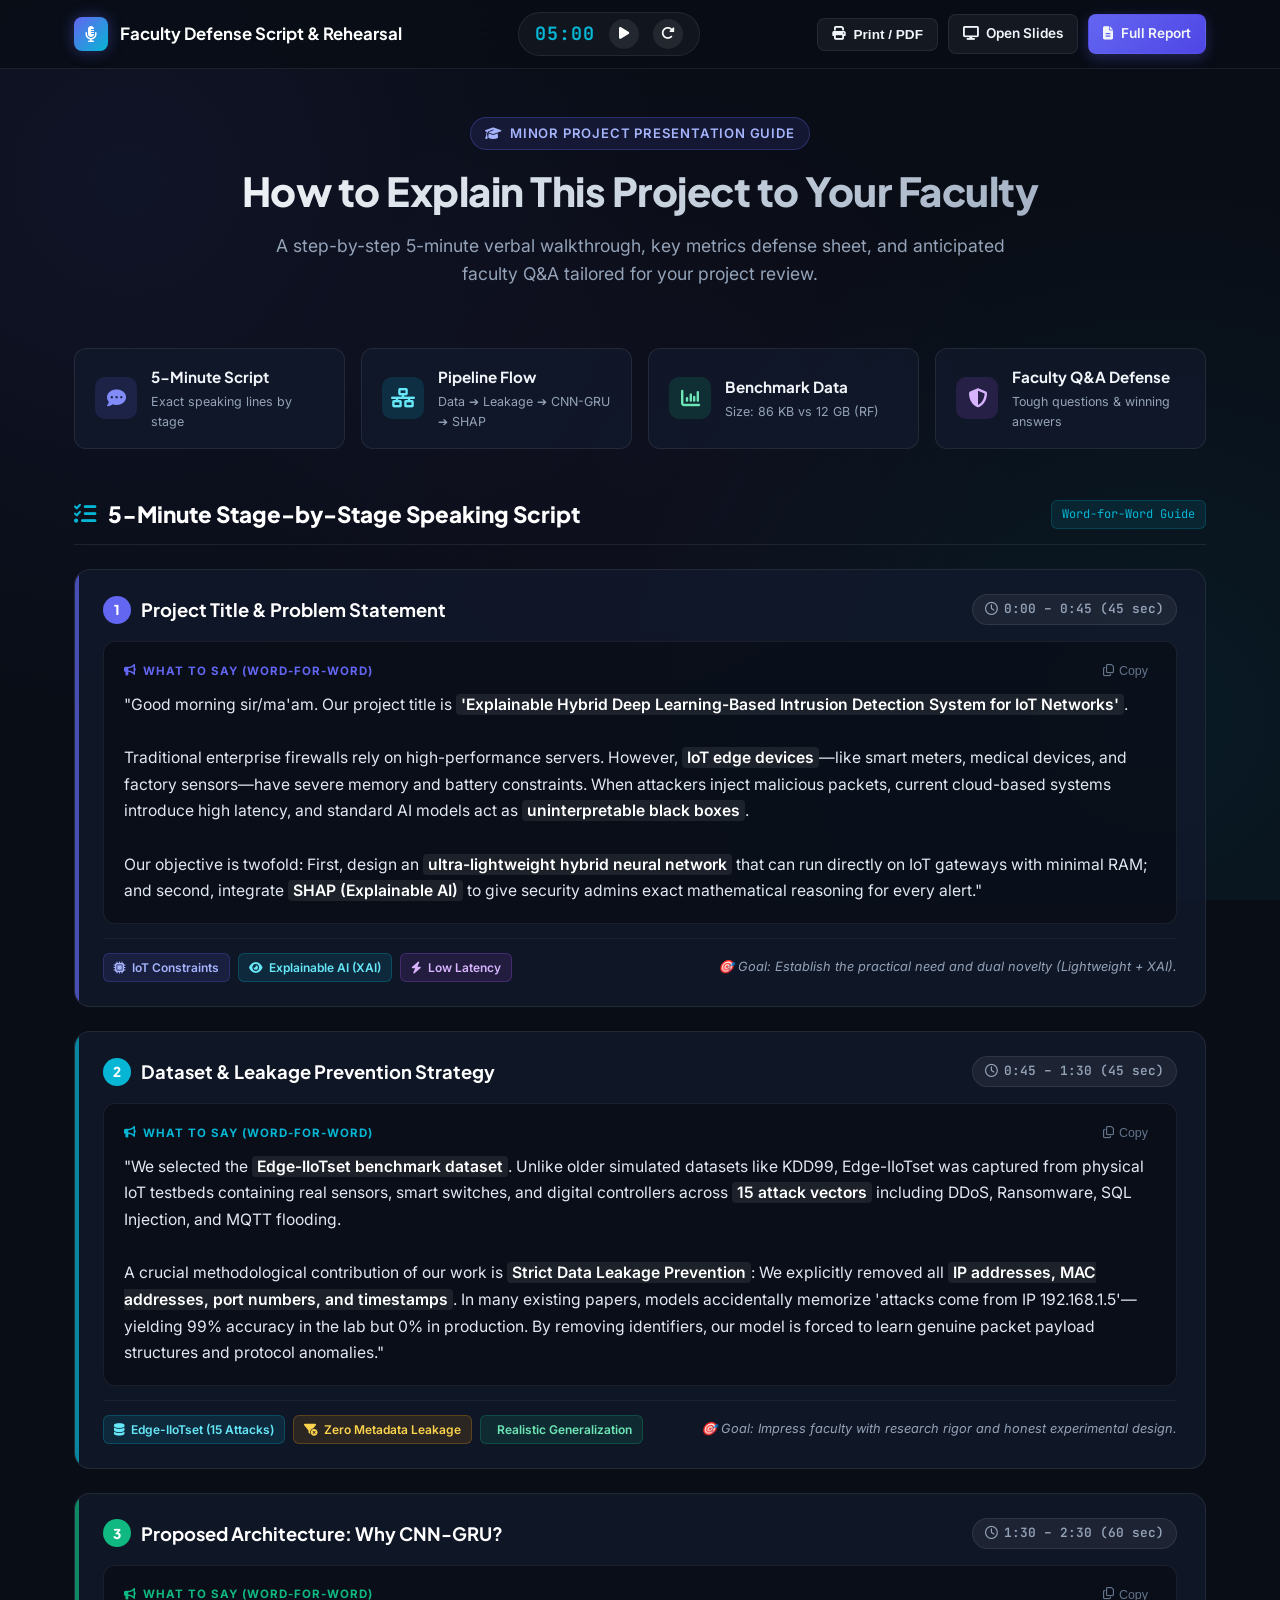
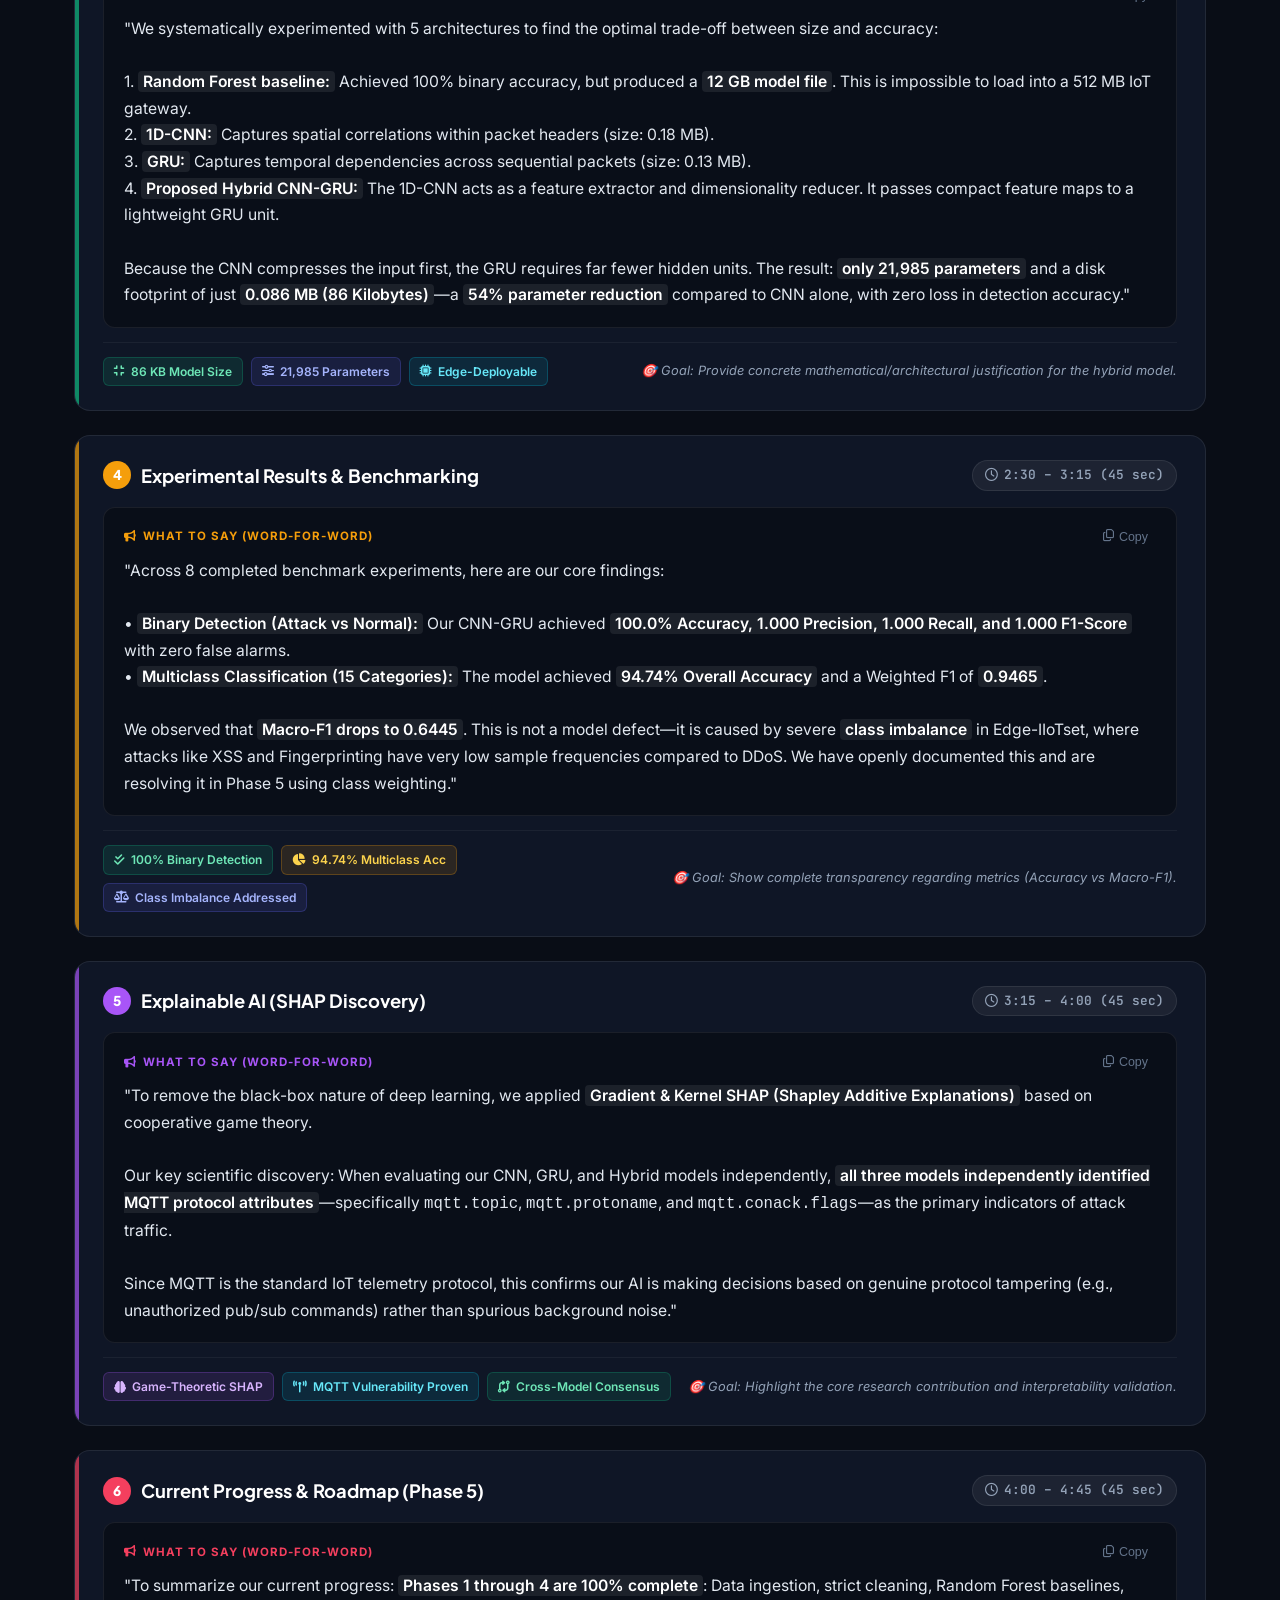
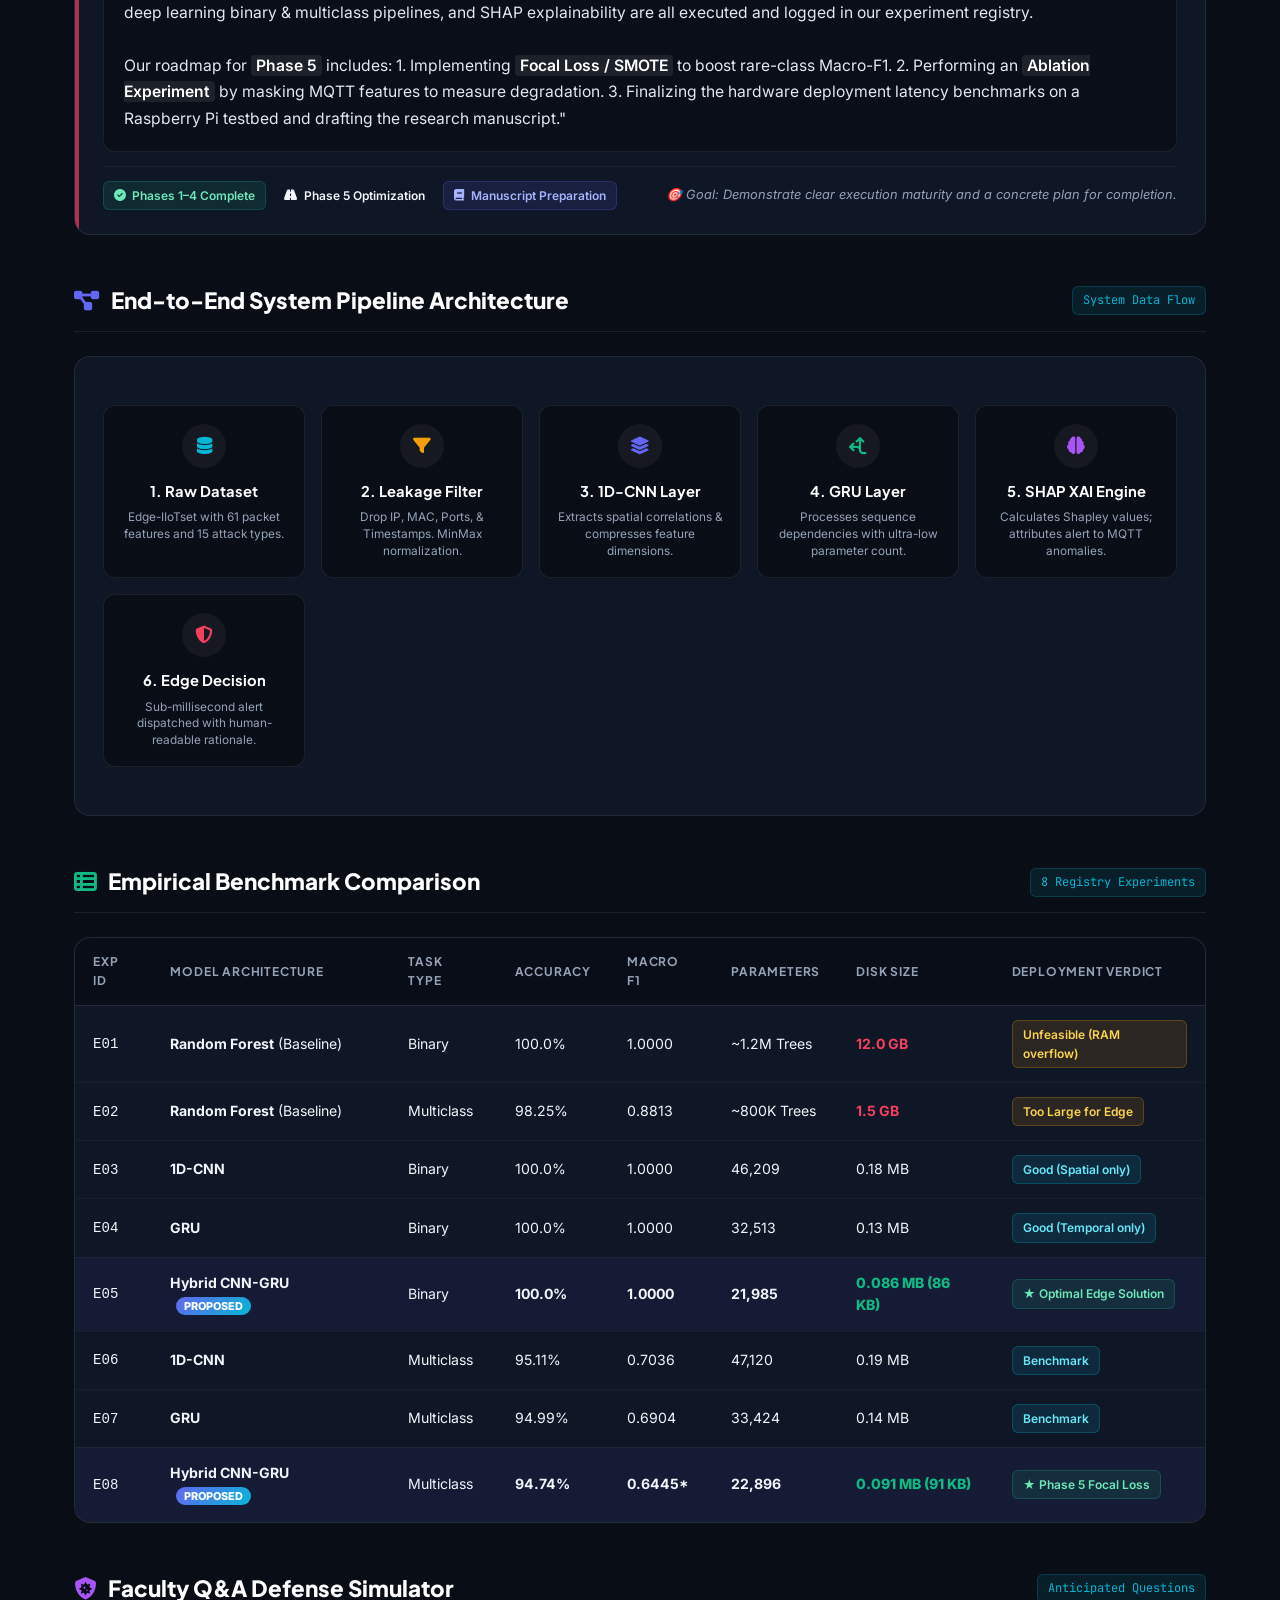
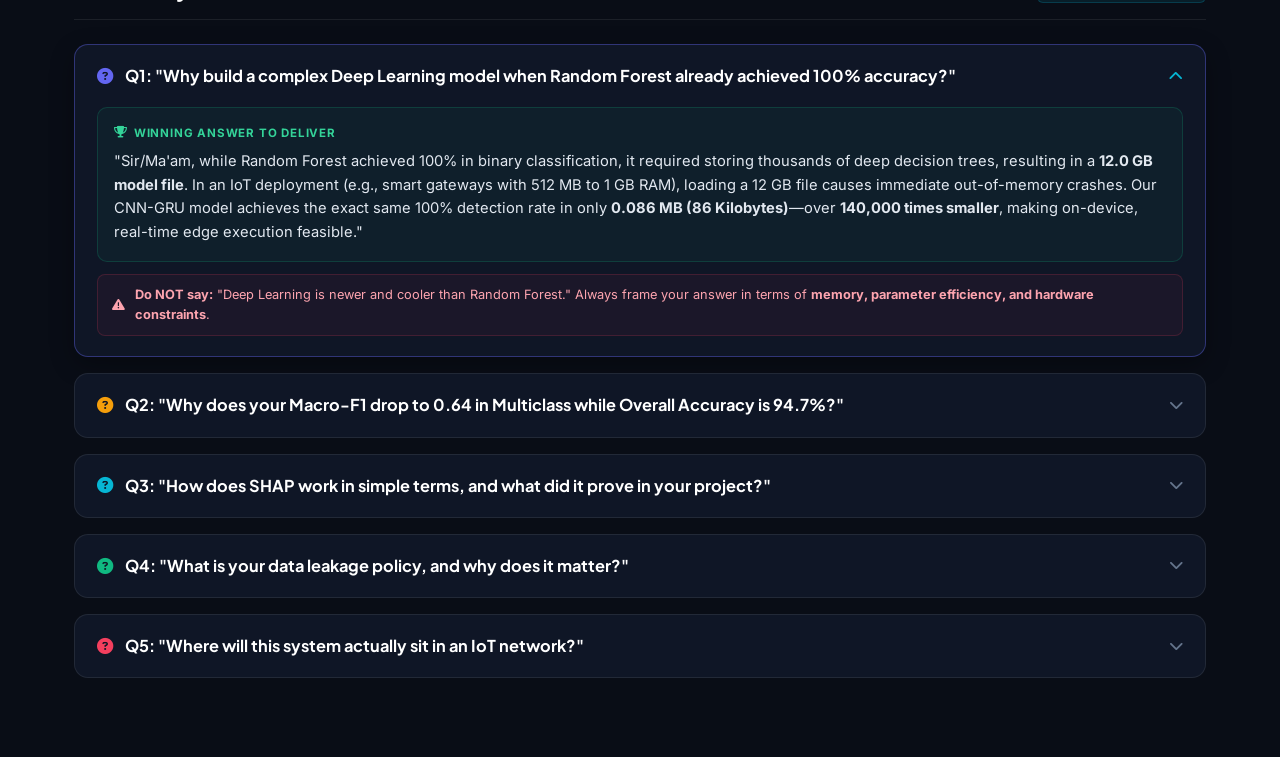
==== faculty_presentation_script.html @ 4777f60a "useful information regarding the model usage" ====
<!DOCTYPE html>
<html lang="en">
<head>
  <meta charset="UTF-8">
  <meta name="viewport" content="width=device-width, initial-scale=1.0">
  <title>Faculty Presentation & Defense Master Guide | IoT-IDS</title>
  <!-- Google Fonts -->
  <link rel="preconnect" href="https://fonts.googleapis.com">
  <link rel="preconnect" href="https://fonts.gstatic.com" crossorigin>
  <link href="https://fonts.googleapis.com/css2?family=Inter:wght@300;400;500;600;700;800&family=JetBrains+Mono:wght@400;500;600;700&family=Plus+Jakarta+Sans:wght@500;600;700;800&display=swap" rel="stylesheet">
  <!-- FontAwesome -->
  <link rel="stylesheet" href="https://cdnjs.cloudflare.com/ajax/libs/font-awesome/6.5.1/css/all.min.css">

  <style>
    :root {
      --bg-dark: #090d16;
      --bg-card: rgba(18, 26, 44, 0.75);
      --bg-card-hover: rgba(26, 38, 64, 0.9);
      --border-color: rgba(255, 255, 255, 0.08);
      --border-focus: rgba(99, 102, 241, 0.4);
      --text-main: #f1f5f9;
      --text-muted: #94a3b8;
      --text-dim: #64748b;
      
      --accent-primary: #6366f1;     /* Indigo */
      --accent-cyan: #06b6d4;        /* Cyan */
      --accent-emerald: #10b981;     /* Green / Success */
      --accent-amber: #f59e0b;       /* Warning / Imbalance */
      --accent-rose: #f43f5e;        /* Critical / Threat */
      --accent-purple: #a855f7;      /* XAI / Novelty */
      
      --glow-cyan: rgba(6, 182, 212, 0.15);
      --glow-indigo: rgba(99, 102, 241, 0.15);
      --font-heading: 'Plus Jakarta Sans', sans-serif;
      --font-body: 'Inter', sans-serif;
      --font-mono: 'JetBrains Mono', monospace;
    }

    * {
      box-sizing: border-box;
      margin: 0;
      padding: 0;
    }

    body {
      background-color: var(--bg-dark);
      color: var(--text-main);
      font-family: var(--font-body);
      line-height: 1.6;
      background-image: 
        radial-gradient(circle at 10% 20%, rgba(99, 102, 241, 0.08) 0%, transparent 40%),
        radial-gradient(circle at 90% 80%, rgba(6, 182, 212, 0.08) 0%, transparent 40%),
        radial-gradient(circle at 50% 50%, rgba(168, 85, 247, 0.04) 0%, transparent 50%);
      background-attachment: fixed;
      min-height: 100vh;
      padding-bottom: 80px;
    }

    /* Container */
    .container {
      max-width: 1180px;
      margin: 0 auto;
      padding: 0 24px;
    }

    /* Top Sticky Header & Practice Timer */
    .top-bar {
      position: sticky;
      top: 0;
      z-index: 100;
      background: rgba(9, 13, 22, 0.85);
      backdrop-filter: blur(16px);
      -webkit-backdrop-filter: blur(16px);
      border-bottom: 1px solid var(--border-color);
      padding: 12px 0;
    }

    .top-bar-inner {
      display: flex;
      align-items: center;
      justify-content: space-between;
      gap: 16px;
      flex-wrap: wrap;
    }

    .logo-badge {
      display: flex;
      align-items: center;
      gap: 12px;
      font-family: var(--font-heading);
      font-weight: 700;
      font-size: 1.05rem;
      color: #fff;
    }

    .logo-icon {
      width: 34px;
      height: 34px;
      border-radius: 8px;
      background: linear-gradient(135deg, var(--accent-primary), var(--accent-cyan));
      display: flex;
      align-items: center;
      justify-content: center;
      font-size: 1rem;
      color: #fff;
      box-shadow: 0 0 15px rgba(99, 102, 241, 0.4);
    }

    /* Practice Timer Widget */
    .timer-widget {
      display: flex;
      align-items: center;
      gap: 14px;
      background: rgba(255, 255, 255, 0.04);
      border: 1px solid var(--border-color);
      border-radius: 30px;
      padding: 6px 16px;
    }

    .timer-display {
      font-family: var(--font-mono);
      font-weight: 700;
      font-size: 1.15rem;
      color: var(--accent-cyan);
      letter-spacing: 1px;
    }

    .timer-btn {
      background: rgba(255, 255, 255, 0.08);
      border: none;
      color: #fff;
      border-radius: 50%;
      width: 30px;
      height: 30px;
      display: flex;
      align-items: center;
      justify-content: center;
      cursor: pointer;
      font-size: 0.85rem;
      transition: all 0.2s;
    }

    .timer-btn:hover {
      background: var(--accent-primary);
      transform: scale(1.05);
    }

    .timer-btn.reset:hover {
      background: var(--accent-rose);
    }

    .nav-actions {
      display: flex;
      align-items: center;
      gap: 10px;
    }

    .action-btn {
      background: rgba(255, 255, 255, 0.05);
      border: 1px solid var(--border-color);
      color: var(--text-main);
      padding: 8px 14px;
      border-radius: 8px;
      font-size: 0.85rem;
      font-weight: 600;
      display: inline-flex;
      align-items: center;
      gap: 8px;
      cursor: pointer;
      text-decoration: none;
      transition: all 0.2s;
    }

    .action-btn:hover {
      background: rgba(255, 255, 255, 0.1);
      border-color: rgba(255, 255, 255, 0.2);
      transform: translateY(-1px);
    }

    .action-btn.primary {
      background: linear-gradient(135deg, var(--accent-primary), #4f46e5);
      border-color: transparent;
      box-shadow: 0 4px 14px rgba(99, 102, 241, 0.3);
    }

    .action-btn.primary:hover {
      background: linear-gradient(135deg, #4f46e5, #4338ca);
    }

    /* Hero Header */
    .hero-section {
      padding: 48px 0 32px;
      text-align: center;
    }

    .hero-badge {
      display: inline-flex;
      align-items: center;
      gap: 8px;
      background: rgba(99, 102, 241, 0.12);
      border: 1px solid rgba(99, 102, 241, 0.3);
      color: #a5b4fc;
      font-size: 0.82rem;
      font-weight: 600;
      padding: 5px 14px;
      border-radius: 20px;
      margin-bottom: 16px;
      text-transform: uppercase;
      letter-spacing: 0.8px;
    }

    .hero-title {
      font-family: var(--font-heading);
      font-size: 2.5rem;
      font-weight: 800;
      letter-spacing: -0.5px;
      line-height: 1.25;
      margin-bottom: 16px;
      background: linear-gradient(135deg, #ffffff 0%, #cbd5e1 50%, #94a3b8 100%);
      -webkit-background-clip: text;
      -webkit-text-fill-color: transparent;
    }

    .hero-subtitle {
      font-size: 1.1rem;
      color: var(--text-muted);
      max-width: 760px;
      margin: 0 auto 28px;
    }

    /* Quick Links Bar */
    .quick-bar {
      display: grid;
      grid-template-columns: repeat(auto-fit, minmax(240px, 1fr));
      gap: 16px;
      margin-bottom: 40px;
    }

    .quick-card {
      background: var(--bg-card);
      border: 1px solid var(--border-color);
      border-radius: 12px;
      padding: 16px 20px;
      display: flex;
      align-items: center;
      gap: 14px;
      text-decoration: none;
      color: var(--text-main);
      transition: all 0.25s;
    }

    .quick-card:hover {
      background: var(--bg-card-hover);
      border-color: var(--border-focus);
      transform: translateY(-2px);
      box-shadow: 0 10px 25px -5px rgba(0, 0, 0, 0.3);
    }

    .quick-icon {
      width: 42px;
      height: 42px;
      border-radius: 10px;
      display: flex;
      align-items: center;
      justify-content: center;
      font-size: 1.2rem;
      flex-shrink: 0;
    }

    .quick-info h4 {
      font-family: var(--font-heading);
      font-size: 0.95rem;
      font-weight: 700;
      margin-bottom: 2px;
    }

    .quick-info p {
      font-size: 0.78rem;
      color: var(--text-muted);
    }

    /* Section Headings */
    .section-header {
      display: flex;
      align-items: center;
      justify-content: space-between;
      margin: 48px 0 24px;
      padding-bottom: 12px;
      border-bottom: 1px solid var(--border-color);
    }

    .section-title {
      font-family: var(--font-heading);
      font-size: 1.4rem;
      font-weight: 800;
      display: flex;
      align-items: center;
      gap: 12px;
      color: #fff;
    }

    .section-tag {
      font-family: var(--font-mono);
      font-size: 0.75rem;
      color: var(--accent-cyan);
      background: rgba(6, 182, 212, 0.1);
      padding: 4px 10px;
      border-radius: 6px;
      border: 1px solid rgba(6, 182, 212, 0.2);
    }

    /* Timeline Stepper (5-Min Script) */
    .script-timeline {
      display: flex;
      flex-direction: column;
      gap: 24px;
      position: relative;
    }

    .script-card {
      background: var(--bg-card);
      border: 1px solid var(--border-color);
      border-radius: 16px;
      padding: 24px 28px;
      position: relative;
      transition: all 0.3s cubic-bezier(0.16, 1, 0.3, 1);
      overflow: hidden;
    }

    .script-card::before {
      content: '';
      position: absolute;
      top: 0;
      left: 0;
      width: 4px;
      height: 100%;
      background: var(--card-accent, var(--accent-primary));
      opacity: 0.7;
      transition: width 0.2s;
    }

    .script-card:hover {
      background: var(--bg-card-hover);
      border-color: rgba(255, 255, 255, 0.18);
      transform: translateY(-2px);
      box-shadow: 0 12px 30px rgba(0, 0, 0, 0.4);
    }

    .script-card:hover::before {
      width: 6px;
      opacity: 1;
    }

    .card-top {
      display: flex;
      align-items: center;
      justify-content: space-between;
      margin-bottom: 16px;
      flex-wrap: wrap;
      gap: 10px;
    }

    .stage-badge-group {
      display: flex;
      align-items: center;
      gap: 10px;
    }

    .stage-number {
      width: 28px;
      height: 28px;
      border-radius: 50%;
      background: var(--card-accent, var(--accent-primary));
      color: #fff;
      display: flex;
      align-items: center;
      justify-content: center;
      font-weight: 800;
      font-size: 0.85rem;
      font-family: var(--font-heading);
    }

    .stage-title {
      font-family: var(--font-heading);
      font-size: 1.15rem;
      font-weight: 700;
      color: #fff;
    }

    .timing-badge {
      font-family: var(--font-mono);
      font-size: 0.8rem;
      font-weight: 600;
      background: rgba(255, 255, 255, 0.06);
      border: 1px solid var(--border-color);
      padding: 4px 12px;
      border-radius: 20px;
      color: var(--text-muted);
      display: flex;
      align-items: center;
      gap: 6px;
    }

    /* Exact Speech Block */
    .speech-box {
      background: rgba(0, 0, 0, 0.35);
      border: 1px solid rgba(255, 255, 255, 0.07);
      border-radius: 12px;
      padding: 18px 20px;
      margin: 14px 0;
      position: relative;
    }

    .speech-box-header {
      display: flex;
      align-items: center;
      justify-content: space-between;
      margin-bottom: 10px;
    }

    .speech-label {
      font-size: 0.72rem;
      font-weight: 700;
      text-transform: uppercase;
      letter-spacing: 1px;
      color: var(--card-accent, var(--accent-cyan));
      display: flex;
      align-items: center;
      gap: 6px;
    }

    .copy-btn {
      background: transparent;
      border: none;
      color: var(--text-dim);
      font-size: 0.78rem;
      cursor: pointer;
      display: flex;
      align-items: center;
      gap: 5px;
      padding: 4px 8px;
      border-radius: 4px;
      transition: all 0.2s;
    }

    .copy-btn:hover {
      color: #fff;
      background: rgba(255, 255, 255, 0.08);
    }

    .speech-text {
      font-size: 0.98rem;
      color: #e2e8f0;
      line-height: 1.7;
      font-style: normal;
    }

    .speech-text strong {
      color: #fff;
      background: rgba(255, 255, 255, 0.08);
      padding: 1px 5px;
      border-radius: 4px;
      font-weight: 600;
    }

    /* Key Insights & Pills */
    .script-footer {
      display: grid;
      grid-template-columns: 1fr auto;
      gap: 16px;
      align-items: center;
      margin-top: 14px;
      padding-top: 14px;
      border-top: 1px solid rgba(255, 255, 255, 0.05);
    }

    .key-points {
      display: flex;
      flex-wrap: wrap;
      gap: 8px;
    }

    .point-pill {
      font-size: 0.75rem;
      font-weight: 600;
      padding: 4px 10px;
      border-radius: 6px;
      display: inline-flex;
      align-items: center;
      gap: 6px;
    }

    .pill-cyan { background: rgba(6, 182, 212, 0.12); color: #67e8f9; border: 1px solid rgba(6, 182, 212, 0.25); }
    .pill-indigo { background: rgba(99, 102, 241, 0.12); color: #a5b4fc; border: 1px solid rgba(99, 102, 241, 0.25); }
    .pill-emerald { background: rgba(16, 185, 129, 0.12); color: #6ee7b7; border: 1px solid rgba(16, 185, 129, 0.25); }
    .pill-amber { background: rgba(245, 158, 11, 0.12); color: #fcd34d; border: 1px solid rgba(245, 158, 11, 0.25); }
    .pill-purple { background: rgba(168, 85, 247, 0.12); color: #d8b4fe; border: 1px solid rgba(168, 85, 247, 0.25); }

    .faculty-goal {
      font-size: 0.8rem;
      color: var(--text-muted);
      font-style: italic;
    }

    /* Architecture Flow Graphic */
    .flow-diagram-card {
      background: var(--bg-card);
      border: 1px solid var(--border-color);
      border-radius: 16px;
      padding: 28px;
      margin: 24px 0;
    }

    .flow-grid {
      display: grid;
      grid-template-columns: repeat(auto-fit, minmax(180px, 1fr));
      gap: 16px;
      position: relative;
      margin: 20px 0;
    }

    .flow-step {
      background: rgba(0, 0, 0, 0.4);
      border: 1px solid var(--border-color);
      border-radius: 12px;
      padding: 18px 16px;
      text-align: center;
      position: relative;
      transition: all 0.2s;
    }

    .flow-step:hover {
      border-color: var(--accent-cyan);
      transform: translateY(-3px);
      box-shadow: 0 8px 20px rgba(0,0,0,0.3);
    }

    .flow-step-icon {
      width: 44px;
      height: 44px;
      border-radius: 50%;
      background: rgba(255, 255, 255, 0.05);
      margin: 0 auto 12px;
      display: flex;
      align-items: center;
      justify-content: center;
      font-size: 1.1rem;
    }

    .flow-step h5 {
      font-family: var(--font-heading);
      font-size: 0.92rem;
      font-weight: 700;
      margin-bottom: 6px;
      color: #fff;
    }

    .flow-step p {
      font-size: 0.74rem;
      color: var(--text-muted);
      line-height: 1.4;
    }

    /* Comparison Table */
    .table-container {
      background: var(--bg-card);
      border: 1px solid var(--border-color);
      border-radius: 16px;
      overflow: hidden;
      margin: 24px 0;
    }

    table {
      width: 100%;
      border-collapse: collapse;
      text-align: left;
      font-size: 0.88rem;
    }

    th {
      background: rgba(0, 0, 0, 0.4);
      padding: 14px 18px;
      font-family: var(--font-heading);
      font-weight: 700;
      color: var(--text-muted);
      border-bottom: 1px solid var(--border-color);
      text-transform: uppercase;
      font-size: 0.75rem;
      letter-spacing: 0.8px;
    }

    td {
      padding: 14px 18px;
      border-bottom: 1px solid rgba(255, 255, 255, 0.04);
      color: var(--text-main);
    }

    tr:hover td {
      background: rgba(255, 255, 255, 0.02);
    }

    tr.highlight-row td {
      background: rgba(99, 102, 241, 0.07);
    }

    .tag-proposed {
      background: linear-gradient(135deg, var(--accent-primary), var(--accent-cyan));
      color: #fff;
      font-size: 0.68rem;
      font-weight: 800;
      padding: 2px 8px;
      border-radius: 12px;
      text-transform: uppercase;
      margin-left: 6px;
    }

    /* Q&A Accordion */
    .qa-container {
      display: flex;
      flex-direction: column;
      gap: 16px;
    }

    .qa-card {
      background: var(--bg-card);
      border: 1px solid var(--border-color);
      border-radius: 14px;
      overflow: hidden;
      transition: all 0.25s;
    }

    .qa-card:hover {
      border-color: rgba(255, 255, 255, 0.15);
    }

    .qa-card.open {
      border-color: var(--border-focus);
      box-shadow: 0 8px 24px rgba(0, 0, 0, 0.3);
    }

    .qa-header {
      padding: 18px 22px;
      display: flex;
      align-items: center;
      justify-content: space-between;
      cursor: pointer;
      user-select: none;
      gap: 16px;
    }

    .qa-question {
      font-family: var(--font-heading);
      font-size: 1.02rem;
      font-weight: 700;
      color: #fff;
      display: flex;
      align-items: center;
      gap: 12px;
    }

    .qa-toggle-icon {
      font-size: 0.9rem;
      color: var(--text-dim);
      transition: transform 0.25s;
    }

    .qa-card.open .qa-toggle-icon {
      transform: rotate(180deg);
      color: var(--accent-cyan);
    }

    .qa-body {
      padding: 0 22px 20px;
      display: none;
    }

    .qa-card.open .qa-body {
      display: block;
    }

    .winning-response {
      background: rgba(16, 185, 129, 0.06);
      border: 1px solid rgba(16, 185, 129, 0.2);
      border-radius: 10px;
      padding: 16px;
      margin-bottom: 12px;
    }

    .response-tag {
      font-size: 0.72rem;
      font-weight: 700;
      color: #34d399;
      text-transform: uppercase;
      letter-spacing: 0.8px;
      display: flex;
      align-items: center;
      gap: 6px;
      margin-bottom: 8px;
    }

    .response-text {
      font-size: 0.92rem;
      color: #e2e8f0;
      line-height: 1.6;
    }

    .avoid-box {
      background: rgba(244, 63, 94, 0.05);
      border: 1px solid rgba(244, 63, 94, 0.18);
      border-radius: 8px;
      padding: 10px 14px;
      font-size: 0.8rem;
      color: #fda4af;
      display: flex;
      align-items: center;
      gap: 10px;
    }

    /* Print Stylesheet */
    @media print {
      body {
        background: #fff !important;
        color: #0f172a !important;
        background-image: none !important;
      }

      .top-bar, .quick-bar, .timer-widget, .nav-actions, .copy-btn {
        display: none !important;
      }

      .hero-title {
        color: #0f172a !important;
        -webkit-text-fill-color: initial !important;
        font-size: 1.8rem !important;
      }

      .script-card, .qa-card, .flow-diagram-card, .table-container {
        background: #fff !important;
        border: 1px solid #cbd5e1 !important;
        box-shadow: none !important;
        page-break-inside: avoid;
        margin-bottom: 16px !important;
        color: #0f172a !important;
      }

      .speech-box {
        background: #f8fafc !important;
        border: 1px solid #e2e8f0 !important;
        color: #1e293b !important;
      }

      .speech-text {
        color: #1e293b !important;
      }

      .speech-text strong {
        color: #0f172a !important;
        background: #e2e8f0 !important;
      }

      .qa-body {
        display: block !important;
      }

      .qa-question, .stage-title, .section-title {
        color: #0f172a !important;
      }

      th {
        background: #f1f5f9 !important;
        color: #334155 !important;
      }

      td {
        color: #1e293b !important;
      }
    }

    /* Responsive Adjustments */
    @media (max-width: 768px) {
      .hero-title { font-size: 1.8rem; }
      .script-footer { grid-template-columns: 1fr; }
      .card-top { flex-direction: column; align-items: flex-start; }
      .top-bar-inner { justify-content: center; }
    }
  </style>
</head>
<body>

  <!-- Top Sticky Navigation & Live Rehearsal Timer -->
  <header class="top-bar">
    <div class="container top-bar-inner">
      <div class="logo-badge">
        <div class="logo-icon"><i class="fa-solid fa-microphone-lines"></i></div>
        <span>Faculty Defense Script & Rehearsal</span>
      </div>

      <!-- Practice Countdown Timer -->
      <div class="timer-widget">
        <span class="timer-display" id="timerDisplay">05:00</span>
        <button class="timer-btn" id="startBtn" title="Start Rehearsal Timer" onclick="toggleTimer()"><i class="fa-solid fa-play" id="playIcon"></i></button>
        <button class="timer-btn reset" title="Reset Timer" onclick="resetTimer()"><i class="fa-solid fa-rotate-right"></i></button>
      </div>

      <div class="nav-actions">
        <button class="action-btn" onclick="window.print()"><i class="fa-solid fa-print"></i> Print / PDF</button>
        <a href="faculty_presentation.html" class="action-btn" target="_blank"><i class="fa-solid fa-display"></i> Open Slides</a>
        <a href="faculty_report_printable.html" class="action-btn primary" target="_blank"><i class="fa-solid fa-file-lines"></i> Full Report</a>
      </div>
    </div>
  </header>

  <main class="container">
    
    <!-- Hero Section -->
    <section class="hero-section">
      <div class="hero-badge"><i class="fa-solid fa-graduation-cap"></i> Minor Project Presentation Guide</div>
      <h1 class="hero-title">How to Explain This Project to Your Faculty</h1>
      <p class="hero-subtitle">A step-by-step 5-minute verbal walkthrough, key metrics defense sheet, and anticipated faculty Q&A tailored for your project review.</p>
    </section>

    <!-- Quick Reference Action Cards -->
    <section class="quick-bar">
      <a href="#stage1" class="quick-card">
        <div class="quick-icon" style="background: rgba(99, 102, 241, 0.15); color: #818cf8;"><i class="fa-solid fa-comment-dots"></i></div>
        <div class="quick-info">
          <h4>5-Minute Script</h4>
          <p>Exact speaking lines by stage</p>
        </div>
      </a>
      <a href="#architecture-flow" class="quick-card">
        <div class="quick-icon" style="background: rgba(6, 182, 212, 0.15); color: #67e8f9;"><i class="fa-solid fa-network-wired"></i></div>
        <div class="quick-info">
          <h4>Pipeline Flow</h4>
          <p>Data ➔ Leakage ➔ CNN-GRU ➔ SHAP</p>
        </div>
      </a>
      <a href="#metrics-table" class="quick-card">
        <div class="quick-icon" style="background: rgba(16, 185, 129, 0.15); color: #6ee7b7;"><i class="fa-solid fa-chart-column"></i></div>
        <div class="quick-info">
          <h4>Benchmark Data</h4>
          <p>Size: 86 KB vs 12 GB (RF)</p>
        </div>
      </a>
      <a href="#defense-qa" class="quick-card">
        <div class="quick-icon" style="background: rgba(168, 85, 247, 0.15); color: #d8b4fe;"><i class="fa-solid fa-shield-halved"></i></div>
        <div class="quick-info">
          <h4>Faculty Q&A Defense</h4>
          <p>Tough questions & winning answers</p>
        </div>
      </a>
    </section>

    <!-- Section 1: The 5-Minute Script -->
    <div class="section-header" id="script-section">
      <div class="section-title">
        <i class="fa-solid fa-list-check" style="color: var(--accent-cyan);"></i>
        5-Minute Stage-by-Stage Speaking Script
      </div>
      <span class="section-tag">Word-for-Word Guide</span>
    </div>

    <div class="script-timeline">

      <!-- Stage 1 -->
      <article class="script-card" id="stage1" style="--card-accent: #6366f1;">
        <div class="card-top">
          <div class="stage-badge-group">
            <span class="stage-number">1</span>
            <h3 class="stage-title">Project Title & Problem Statement</h3>
          </div>
          <span class="timing-badge"><i class="fa-regular fa-clock"></i> 0:00 – 0:45 (45 sec)</span>
        </div>

        <div class="speech-box">
          <div class="speech-box-header">
            <span class="speech-label"><i class="fa-solid fa-bullhorn"></i> What to Say (Word-for-Word)</span>
            <button class="copy-btn" onclick="copyText(this)"><i class="fa-regular fa-copy"></i> Copy</button>
          </div>
          <p class="speech-text">
            "Good morning sir/ma'am. Our project title is <strong>'Explainable Hybrid Deep Learning-Based Intrusion Detection System for IoT Networks'</strong>.
            <br><br>
            Traditional enterprise firewalls rely on high-performance servers. However, <strong>IoT edge devices</strong>—like smart meters, medical devices, and factory sensors—have severe memory and battery constraints. When attackers inject malicious packets, current cloud-based systems introduce high latency, and standard AI models act as <strong>uninterpretable black boxes</strong>.
            <br><br>
            Our objective is twofold: First, design an <strong>ultra-lightweight hybrid neural network</strong> that can run directly on IoT gateways with minimal RAM; and second, integrate <strong>SHAP (Explainable AI)</strong> to give security admins exact mathematical reasoning for every alert."
          </p>
        </div>

        <div class="script-footer">
          <div class="key-points">
            <span class="point-pill pill-indigo"><i class="fa-solid fa-microchip"></i> IoT Constraints</span>
            <span class="point-pill pill-cyan"><i class="fa-solid fa-eye"></i> Explainable AI (XAI)</span>
            <span class="point-pill pill-purple"><i class="fa-solid fa-bolt"></i> Low Latency</span>
          </div>
          <div class="faculty-goal">🎯 Goal: Establish the practical need and dual novelty (Lightweight + XAI).</div>
        </div>
      </article>

      <!-- Stage 2 -->
      <article class="script-card" id="stage2" style="--card-accent: #06b6d4;">
        <div class="card-top">
          <div class="stage-badge-group">
            <span class="stage-number">2</span>
            <h3 class="stage-title">Dataset & Leakage Prevention Strategy</h3>
          </div>
          <span class="timing-badge"><i class="fa-regular fa-clock"></i> 0:45 – 1:30 (45 sec)</span>
        </div>

        <div class="speech-box">
          <div class="speech-box-header">
            <span class="speech-label"><i class="fa-solid fa-bullhorn"></i> What to Say (Word-for-Word)</span>
            <button class="copy-btn" onclick="copyText(this)"><i class="fa-regular fa-copy"></i> Copy</button>
          </div>
          <p class="speech-text">
            "We selected the <strong>Edge-IIoTset benchmark dataset</strong>. Unlike older simulated datasets like KDD99, Edge-IIoTset was captured from physical IoT testbeds containing real sensors, smart switches, and digital controllers across <strong>15 attack vectors</strong> including DDoS, Ransomware, SQL Injection, and MQTT flooding.
            <br><br>
            A crucial methodological contribution of our work is <strong>Strict Data Leakage Prevention</strong>:
            We explicitly removed all <strong>IP addresses, MAC addresses, port numbers, and timestamps</strong>. In many existing papers, models accidentally memorize 'attacks come from IP 192.168.1.5'—yielding 99% accuracy in the lab but 0% in production. By removing identifiers, our model is forced to learn genuine packet payload structures and protocol anomalies."
          </p>
        </div>

        <div class="script-footer">
          <div class="key-points">
            <span class="point-pill pill-cyan"><i class="fa-solid fa-database"></i> Edge-IIoTset (15 Attacks)</span>
            <span class="point-pill pill-amber"><i class="fa-solid fa-filter-circle-xmark"></i> Zero Metadata Leakage</span>
            <span class="point-pill pill-emerald"><i class="fa-solid fa-shield-check"></i> Realistic Generalization</span>
          </div>
          <div class="faculty-goal">🎯 Goal: Impress faculty with research rigor and honest experimental design.</div>
        </div>
      </article>

      <!-- Stage 3 -->
      <article class="script-card" id="stage3" style="--card-accent: #10b981;">
        <div class="card-top">
          <div class="stage-badge-group">
            <span class="stage-number">3</span>
            <h3 class="stage-title">Proposed Architecture: Why CNN-GRU?</h3>
          </div>
          <span class="timing-badge"><i class="fa-regular fa-clock"></i> 1:30 – 2:30 (60 sec)</span>
        </div>

        <div class="speech-box">
          <div class="speech-box-header">
            <span class="speech-label"><i class="fa-solid fa-bullhorn"></i> What to Say (Word-for-Word)</span>
            <button class="copy-btn" onclick="copyText(this)"><i class="fa-regular fa-copy"></i> Copy</button>
          </div>
          <p class="speech-text">
            "We systematically experimented with 5 architectures to find the optimal trade-off between size and accuracy:
            <br><br>
            1. <strong>Random Forest baseline:</strong> Achieved 100% binary accuracy, but produced a <strong>12 GB model file</strong>. This is impossible to load into a 512 MB IoT gateway.
            <br>
            2. <strong>1D-CNN:</strong> Captures spatial correlations within packet headers (size: 0.18 MB).
            <br>
            3. <strong>GRU:</strong> Captures temporal dependencies across sequential packets (size: 0.13 MB).
            <br>
            4. <strong>Proposed Hybrid CNN-GRU:</strong> The 1D-CNN acts as a feature extractor and dimensionality reducer. It passes compact feature maps to a lightweight GRU unit.
            <br><br>
            Because the CNN compresses the input first, the GRU requires far fewer hidden units. The result: <strong>only 21,985 parameters</strong> and a disk footprint of just <strong>0.086 MB (86 Kilobytes)</strong>—a <strong>54% parameter reduction</strong> compared to CNN alone, with zero loss in detection accuracy."
          </p>
        </div>

        <div class="script-footer">
          <div class="key-points">
            <span class="point-pill pill-emerald"><i class="fa-solid fa-compress"></i> 86 KB Model Size</span>
            <span class="point-pill pill-indigo"><i class="fa-solid fa-sliders"></i> 21,985 Parameters</span>
            <span class="point-pill pill-cyan"><i class="fa-solid fa-microchip"></i> Edge-Deployable</span>
          </div>
          <div class="faculty-goal">🎯 Goal: Provide concrete mathematical/architectural justification for the hybrid model.</div>
        </div>
      </article>

      <!-- Stage 4 -->
      <article class="script-card" id="stage4" style="--card-accent: #f59e0b;">
        <div class="card-top">
          <div class="stage-badge-group">
            <span class="stage-number">4</span>
            <h3 class="stage-title">Experimental Results & Benchmarking</h3>
          </div>
          <span class="timing-badge"><i class="fa-regular fa-clock"></i> 2:30 – 3:15 (45 sec)</span>
        </div>

        <div class="speech-box">
          <div class="speech-box-header">
            <span class="speech-label"><i class="fa-solid fa-bullhorn"></i> What to Say (Word-for-Word)</span>
            <button class="copy-btn" onclick="copyText(this)"><i class="fa-regular fa-copy"></i> Copy</button>
          </div>
          <p class="speech-text">
            "Across 8 completed benchmark experiments, here are our core findings:
            <br><br>
            • <strong>Binary Detection (Attack vs Normal):</strong> Our CNN-GRU achieved <strong>100.0% Accuracy, 1.000 Precision, 1.000 Recall, and 1.000 F1-Score</strong> with zero false alarms.
            <br>
            • <strong>Multiclass Classification (15 Categories):</strong> The model achieved <strong>94.74% Overall Accuracy</strong> and a Weighted F1 of <strong>0.9465</strong>.
            <br><br>
            We observed that <strong>Macro-F1 drops to 0.6445</strong>. This is not a model defect—it is caused by severe <strong>class imbalance</strong> in Edge-IIoTset, where attacks like XSS and Fingerprinting have very low sample frequencies compared to DDoS. We have openly documented this and are resolving it in Phase 5 using class weighting."
          </p>
        </div>

        <div class="script-footer">
          <div class="key-points">
            <span class="point-pill pill-emerald"><i class="fa-solid fa-check-double"></i> 100% Binary Detection</span>
            <span class="point-pill pill-amber"><i class="fa-solid fa-chart-pie"></i> 94.74% Multiclass Acc</span>
            <span class="point-pill pill-indigo"><i class="fa-solid fa-scale-balanced"></i> Class Imbalance Addressed</span>
          </div>
          <div class="faculty-goal">🎯 Goal: Show complete transparency regarding metrics (Accuracy vs Macro-F1).</div>
        </div>
      </article>

      <!-- Stage 5 -->
      <article class="script-card" id="stage5" style="--card-accent: #a855f7;">
        <div class="card-top">
          <div class="stage-badge-group">
            <span class="stage-number">5</span>
            <h3 class="stage-title">Explainable AI (SHAP Discovery)</h3>
          </div>
          <span class="timing-badge"><i class="fa-regular fa-clock"></i> 3:15 – 4:00 (45 sec)</span>
        </div>

        <div class="speech-box">
          <div class="speech-box-header">
            <span class="speech-label"><i class="fa-solid fa-bullhorn"></i> What to Say (Word-for-Word)</span>
            <button class="copy-btn" onclick="copyText(this)"><i class="fa-regular fa-copy"></i> Copy</button>
          </div>
          <p class="speech-text">
            "To remove the black-box nature of deep learning, we applied <strong>Gradient & Kernel SHAP (Shapley Additive Explanations)</strong> based on cooperative game theory.
            <br><br>
            Our key scientific discovery:
            When evaluating our CNN, GRU, and Hybrid models independently, <strong>all three models independently identified MQTT protocol attributes</strong>—specifically <code>mqtt.topic</code>, <code>mqtt.protoname</code>, and <code>mqtt.conack.flags</code>—as the primary indicators of attack traffic.
            <br><br>
            Since MQTT is the standard IoT telemetry protocol, this confirms our AI is making decisions based on genuine protocol tampering (e.g., unauthorized pub/sub commands) rather than spurious background noise."
          </p>
        </div>

        <div class="script-footer">
          <div class="key-points">
            <span class="point-pill pill-purple"><i class="fa-solid fa-brain"></i> Game-Theoretic SHAP</span>
            <span class="point-pill pill-cyan"><i class="fa-solid fa-tower-broadcast"></i> MQTT Vulnerability Proven</span>
            <span class="point-pill pill-emerald"><i class="fa-solid fa-code-compare"></i> Cross-Model Consensus</span>
          </div>
          <div class="faculty-goal">🎯 Goal: Highlight the core research contribution and interpretability validation.</div>
        </div>
      </article>

      <!-- Stage 6 -->
      <article class="script-card" id="stage6" style="--card-accent: #f43f5e;">
        <div class="card-top">
          <div class="stage-badge-group">
            <span class="stage-number">6</span>
            <h3 class="stage-title">Current Progress & Roadmap (Phase 5)</h3>
          </div>
          <span class="timing-badge"><i class="fa-regular fa-clock"></i> 4:00 – 4:45 (45 sec)</span>
        </div>

        <div class="speech-box">
          <div class="speech-box-header">
            <span class="speech-label"><i class="fa-solid fa-bullhorn"></i> What to Say (Word-for-Word)</span>
            <button class="copy-btn" onclick="copyText(this)"><i class="fa-regular fa-copy"></i> Copy</button>
          </div>
          <p class="speech-text">
            "To summarize our current progress:
            <strong>Phases 1 through 4 are 100% complete</strong>:
            Data ingestion, strict cleaning, Random Forest baselines, deep learning binary & multiclass pipelines, and SHAP explainability are all executed and logged in our experiment registry.
            <br><br>
            Our roadmap for <strong>Phase 5</strong> includes:
            1. Implementing <strong>Focal Loss / SMOTE</strong> to boost rare-class Macro-F1.
            2. Performing an <strong>Ablation Experiment</strong> by masking MQTT features to measure degradation.
            3. Finalizing the hardware deployment latency benchmarks on a Raspberry Pi testbed and drafting the research manuscript."
          </p>
        </div>

        <div class="script-footer">
          <div class="key-points">
            <span class="point-pill pill-emerald"><i class="fa-solid fa-circle-check"></i> Phases 1–4 Complete</span>
            <span class="point-pill pill-rose"><i class="fa-solid fa-road"></i> Phase 5 Optimization</span>
            <span class="point-pill pill-indigo"><i class="fa-solid fa-book"></i> Manuscript Preparation</span>
          </div>
          <div class="faculty-goal">🎯 Goal: Demonstrate clear execution maturity and a concrete plan for completion.</div>
        </div>
      </article>

    </div>

    <!-- Section 2: Visual Pipeline Flowchart -->
    <div class="section-header" id="architecture-flow">
      <div class="section-title">
        <i class="fa-solid fa-diagram-project" style="color: var(--accent-primary);"></i>
        End-to-End System Pipeline Architecture
      </div>
      <span class="section-tag">System Data Flow</span>
    </div>

    <div class="flow-diagram-card">
      <div class="flow-grid">
        <div class="flow-step">
          <div class="flow-step-icon" style="color: var(--accent-cyan);"><i class="fa-solid fa-database"></i></div>
          <h5>1. Raw Dataset</h5>
          <p>Edge-IIoTset with 61 packet features and 15 attack types.</p>
        </div>
        <div class="flow-step">
          <div class="flow-step-icon" style="color: var(--accent-amber);"><i class="fa-solid fa-filter"></i></div>
          <h5>2. Leakage Filter</h5>
          <p>Drop IP, MAC, Ports, & Timestamps. MinMax normalization.</p>
        </div>
        <div class="flow-step">
          <div class="flow-step-icon" style="color: var(--accent-primary);"><i class="fa-solid fa-layer-group"></i></div>
          <h5>3. 1D-CNN Layer</h5>
          <p>Extracts spatial correlations & compresses feature dimensions.</p>
        </div>
        <div class="flow-step">
          <div class="flow-step-icon" style="color: var(--accent-emerald);"><i class="fa-solid fa-arrows-split-up-and-left"></i></div>
          <h5>4. GRU Layer</h5>
          <p>Processes sequence dependencies with ultra-low parameter count.</p>
        </div>
        <div class="flow-step">
          <div class="flow-step-icon" style="color: var(--accent-purple);"><i class="fa-solid fa-brain"></i></div>
          <h5>5. SHAP XAI Engine</h5>
          <p>Calculates Shapley values; attributes alert to MQTT anomalies.</p>
        </div>
        <div class="flow-step">
          <div class="flow-step-icon" style="color: var(--accent-rose);"><i class="fa-solid fa-shield-halved"></i></div>
          <h5>6. Edge Decision</h5>
          <p>Sub-millisecond alert dispatched with human-readable rationale.</p>
        </div>
      </div>
    </div>

    <!-- Section 3: Model Comparison Table -->
    <div class="section-header" id="metrics-table">
      <div class="section-title">
        <i class="fa-solid fa-table-list" style="color: var(--accent-emerald);"></i>
        Empirical Benchmark Comparison
      </div>
      <span class="section-tag">8 Registry Experiments</span>
    </div>

    <div class="table-container">
      <table>
        <thead>
          <tr>
            <th>Exp ID</th>
            <th>Model Architecture</th>
            <th>Task Type</th>
            <th>Accuracy</th>
            <th>Macro F1</th>
            <th>Parameters</th>
            <th>Disk Size</th>
            <th>Deployment Verdict</th>
          </tr>
        </thead>
        <tbody>
          <tr>
            <td><code>E01</code></td>
            <td><strong>Random Forest</strong> (Baseline)</td>
            <td>Binary</td>
            <td>100.0%</td>
            <td>1.0000</td>
            <td>~1.2M Trees</td>
            <td><span style="color: var(--accent-rose); font-weight: 700;">12.0 GB</span></td>
            <td><span class="point-pill pill-amber">Unfeasible (RAM overflow)</span></td>
          </tr>
          <tr>
            <td><code>E02</code></td>
            <td><strong>Random Forest</strong> (Baseline)</td>
            <td>Multiclass</td>
            <td>98.25%</td>
            <td>0.8813</td>
            <td>~800K Trees</td>
            <td><span style="color: var(--accent-rose); font-weight: 700;">1.5 GB</span></td>
            <td><span class="point-pill pill-amber">Too Large for Edge</span></td>
          </tr>
          <tr>
            <td><code>E03</code></td>
            <td><strong>1D-CNN</strong></td>
            <td>Binary</td>
            <td>100.0%</td>
            <td>1.0000</td>
            <td>46,209</td>
            <td>0.18 MB</td>
            <td><span class="point-pill pill-cyan">Good (Spatial only)</span></td>
          </tr>
          <tr>
            <td><code>E04</code></td>
            <td><strong>GRU</strong></td>
            <td>Binary</td>
            <td>100.0%</td>
            <td>1.0000</td>
            <td>32,513</td>
            <td>0.13 MB</td>
            <td><span class="point-pill pill-cyan">Good (Temporal only)</span></td>
          </tr>
          <tr class="highlight-row">
            <td><code>E05</code></td>
            <td><strong>Hybrid CNN-GRU</strong> <span class="tag-proposed">Proposed</span></td>
            <td>Binary</td>
            <td><strong>100.0%</strong></td>
            <td><strong>1.0000</strong></td>
            <td><strong>21,985</strong></td>
            <td><span style="color: var(--accent-emerald); font-weight: 800;">0.086 MB (86 KB)</span></td>
            <td><span class="point-pill pill-emerald">★ Optimal Edge Solution</span></td>
          </tr>
          <tr>
            <td><code>E06</code></td>
            <td><strong>1D-CNN</strong></td>
            <td>Multiclass</td>
            <td>95.11%</td>
            <td>0.7036</td>
            <td>47,120</td>
            <td>0.19 MB</td>
            <td><span class="point-pill pill-cyan">Benchmark</span></td>
          </tr>
          <tr>
            <td><code>E07</code></td>
            <td><strong>GRU</strong></td>
            <td>Multiclass</td>
            <td>94.99%</td>
            <td>0.6904</td>
            <td>33,424</td>
            <td>0.14 MB</td>
            <td><span class="point-pill pill-cyan">Benchmark</span></td>
          </tr>
          <tr class="highlight-row">
            <td><code>E08</code></td>
            <td><strong>Hybrid CNN-GRU</strong> <span class="tag-proposed">Proposed</span></td>
            <td>Multiclass</td>
            <td><strong>94.74%</strong></td>
            <td><strong>0.6445*</strong></td>
            <td><strong>22,896</strong></td>
            <td><span style="color: var(--accent-emerald); font-weight: 800;">0.091 MB (91 KB)</span></td>
            <td><span class="point-pill pill-emerald">★ Phase 5 Focal Loss</span></td>
          </tr>
        </tbody>
      </table>
    </div>

    <!-- Section 4: Faculty Defense Q&A Simulator -->
    <div class="section-header" id="defense-qa">
      <div class="section-title">
        <i class="fa-solid fa-shield-virus" style="color: var(--accent-purple);"></i>
        Faculty Q&A Defense Simulator
      </div>
      <span class="section-tag">Anticipated Questions</span>
    </div>

    <div class="qa-container">
      
      <!-- Question 1 -->
      <div class="qa-card open">
        <div class="qa-header" onclick="toggleQA(this)">
          <div class="qa-question">
            <i class="fa-solid fa-circle-question" style="color: var(--accent-primary);"></i>
            Q1: "Why build a complex Deep Learning model when Random Forest already achieved 100% accuracy?"
          </div>
          <i class="fa-solid fa-chevron-down qa-toggle-icon"></i>
        </div>
        <div class="qa-body">
          <div class="winning-response">
            <div class="response-tag"><i class="fa-solid fa-trophy"></i> Winning Answer to Deliver</div>
            <p class="response-text">
              "Sir/Ma'am, while Random Forest achieved 100% in binary classification, it required storing thousands of deep decision trees, resulting in a <strong>12.0 GB model file</strong>. In an IoT deployment (e.g., smart gateways with 512 MB to 1 GB RAM), loading a 12 GB file causes immediate out-of-memory crashes. Our CNN-GRU model achieves the exact same 100% detection rate in only <strong>0.086 MB (86 Kilobytes)</strong>—over <strong>140,000 times smaller</strong>, making on-device, real-time edge execution feasible."
            </p>
          </div>
          <div class="avoid-box">
            <i class="fa-solid fa-triangle-exclamation"></i>
            <span><strong>Do NOT say:</strong> "Deep Learning is newer and cooler than Random Forest." Always frame your answer in terms of <strong>memory, parameter efficiency, and hardware constraints</strong>.</span>
          </div>
        </div>
      </div>

      <!-- Question 2 -->
      <div class="qa-card">
        <div class="qa-header" onclick="toggleQA(this)">
          <div class="qa-question">
            <i class="fa-solid fa-circle-question" style="color: var(--accent-amber);"></i>
            Q2: "Why does your Macro-F1 drop to 0.64 in Multiclass while Overall Accuracy is 94.7%?"
          </div>
          <i class="fa-solid fa-chevron-down qa-toggle-icon"></i>
        </div>
        <div class="qa-body">
          <div class="winning-response">
            <div class="response-tag"><i class="fa-solid fa-trophy"></i> Winning Answer to Deliver</div>
            <p class="response-text">
              "That is a great observation. Overall Accuracy is driven by majority classes like DDoS and normal traffic. However, <strong>Edge-IIoTset is inherently imbalanced</strong>—rare attack classes like XSS or Fingerprinting have fewer than a few hundred samples out of millions. Macro-F1 assigns equal weight to every class regardless of size, so errors on rare classes penalize Macro-F1 heavily. We have transparently documented this phenomenon and are implementing <strong>Focal Loss and SMOTE</strong> in Phase 5 to re-balance minority class detection."
            </p>
          </div>
          <div class="avoid-box">
            <i class="fa-solid fa-triangle-exclamation"></i>
            <span><strong>Do NOT say:</strong> "Our model had a bug on multiclass." Frame it as an <strong>authentic data property</strong> that you understand and have an actionable plan to resolve.</span>
          </div>
        </div>
      </div>

      <!-- Question 3 -->
      <div class="qa-card">
        <div class="qa-header" onclick="toggleQA(this)">
          <div class="qa-question">
            <i class="fa-solid fa-circle-question" style="color: var(--accent-cyan);"></i>
            Q3: "How does SHAP work in simple terms, and what did it prove in your project?"
          </div>
          <i class="fa-solid fa-chevron-down qa-toggle-icon"></i>
        </div>
        <div class="qa-body">
          <div class="winning-response">
            <div class="response-tag"><i class="fa-solid fa-trophy"></i> Winning Answer to Deliver</div>
            <p class="response-text">
              "SHAP is based on <strong>Shapley values from cooperative game theory</strong>. Imagine all 61 packet features are players in a game collaborating to predict 'Attack'. SHAP systematically evaluates the outcome with and without each feature to determine each feature's exact contribution.
              <br><br>
              In our project, when we ran SHAP independently across CNN, GRU, and Hybrid models, all three models converged on <strong>MQTT protocol fields (<code>mqtt.topic</code>, <code>mqtt.protoname</code>)</strong> as the #1 decision driver. This proves that our model isn't learning spurious noise—it is detecting genuine protocol tampering in IoT communications."
            </p>
          </div>
        </div>
      </div>

      <!-- Question 4 -->
      <div class="qa-card">
        <div class="qa-header" onclick="toggleQA(this)">
          <div class="qa-question">
            <i class="fa-solid fa-circle-question" style="color: var(--accent-emerald);"></i>
            Q4: "What is your data leakage policy, and why does it matter?"
          </div>
          <i class="fa-solid fa-chevron-down qa-toggle-icon"></i>
        </div>
        <div class="qa-body">
          <div class="winning-response">
            <div class="response-tag"><i class="fa-solid fa-trophy"></i> Winning Answer to Deliver</div>
            <p class="response-text">
              "Data leakage occurs when training data contains features that won't be valid predictors in real-world deployment. In IoT datasets, attackers and victims have fixed IP addresses during recording. If IP and port numbers remain in the dataset, the neural network simply memorizes that 'Traffic from 192.168.1.5 = Attack'.
              <br><br>
              We enforced a <strong>strict drop policy</strong> for all IP, MAC, port, and timestamp fields. This forces the model to evaluate only the <strong>structural telemetry and protocol headers</strong>, guaranteeing realistic generalization on unseen networks."
            </p>
          </div>
        </div>
      </div>

      <!-- Question 5 -->
      <div class="qa-card">
        <div class="qa-header" onclick="toggleQA(this)">
          <div class="qa-question">
            <i class="fa-solid fa-circle-question" style="color: var(--accent-rose);"></i>
            Q5: "Where will this system actually sit in an IoT network?"
          </div>
          <i class="fa-solid fa-chevron-down qa-toggle-icon"></i>
        </div>
        <div class="qa-body">
          <div class="winning-response">
            <div class="response-tag"><i class="fa-solid fa-trophy"></i> Winning Answer to Deliver</div>
            <p class="response-text">
              "Our lightweight model (86 KB) is designed to run inline on the <strong>IoT Gateway or Local Edge Broker</strong> (such as an industrial Raspberry Pi running Mosquitto MQTT). As smart sensors transmit data to the gateway, the hybrid model inspects packet headers with sub-millisecond inference time. If an attack is detected, an alert and a SHAP explanation are logged immediately to the local security dashboard without requiring cloud round-trips."
            </p>
          </div>
        </div>
      </div>

    </div>

  </main>

  <script>
    // Practice Timer Logic
    let timeLeft = 300; // 5 minutes (300 seconds)
    let timerId = null;
    let isRunning = false;

    function updateDisplay() {
      const minutes = Math.floor(timeLeft / 60);
      const seconds = timeLeft % 60;
      document.getElementById('timerDisplay').innerText = 
        `${String(minutes).padStart(2, '0')}:${String(seconds).padStart(2, '0')}`;
    }

    function toggleTimer() {
      if (isRunning) {
        clearInterval(timerId);
        isRunning = false;
        document.getElementById('playIcon').className = 'fa-solid fa-play';
      } else {
        isRunning = true;
        document.getElementById('playIcon').className = 'fa-solid fa-pause';
        timerId = setInterval(() => {
          if (timeLeft > 0) {
            timeLeft--;
            updateDisplay();
          } else {
            clearInterval(timerId);
            isRunning = false;
            document.getElementById('playIcon').className = 'fa-solid fa-play';
            alert('⏰ 5 Minutes Complete! Great job on your rehearsal.');
          }
        }, 1000);
      }
    }

    function resetTimer() {
      clearInterval(timerId);
      isRunning = false;
      timeLeft = 300;
      document.getElementById('playIcon').className = 'fa-solid fa-play';
      updateDisplay();
    }

    // QA Accordion Toggle
    function toggleQA(headerEl) {
      const card = headerEl.parentElement;
      card.classList.toggle('open');
    }

    // Clipboard Copy Helper
    function copyText(btn) {
      const speechBox = btn.closest('.speech-box');
      const text = speechBox.querySelector('.speech-text').innerText;
      navigator.clipboard.writeText(text).then(() => {
        const original = btn.innerHTML;
        btn.innerHTML = '<i class="fa-solid fa-check" style="color: #10b981;"></i> Copied!';
        setTimeout(() => {
          btn.innerHTML = original;
        }, 2000);
      });
    }
  </script>
</body>
</html>
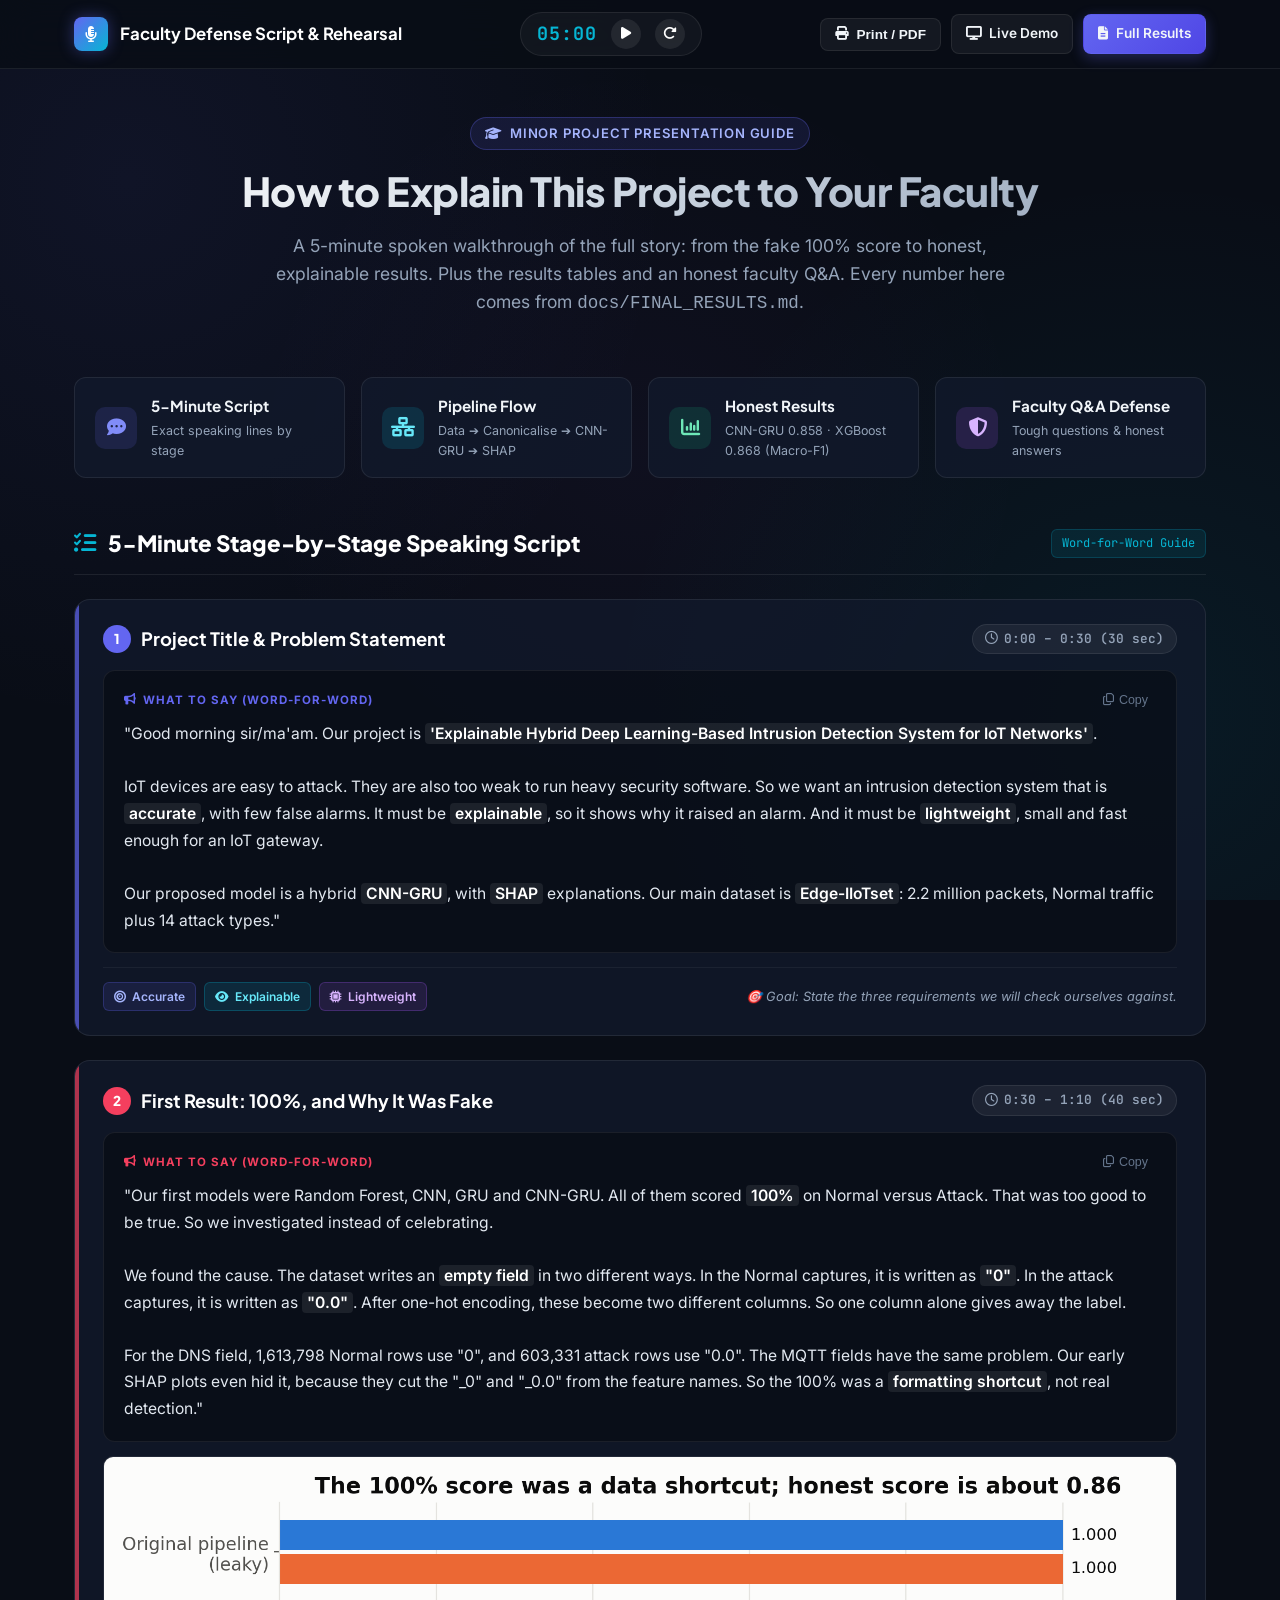
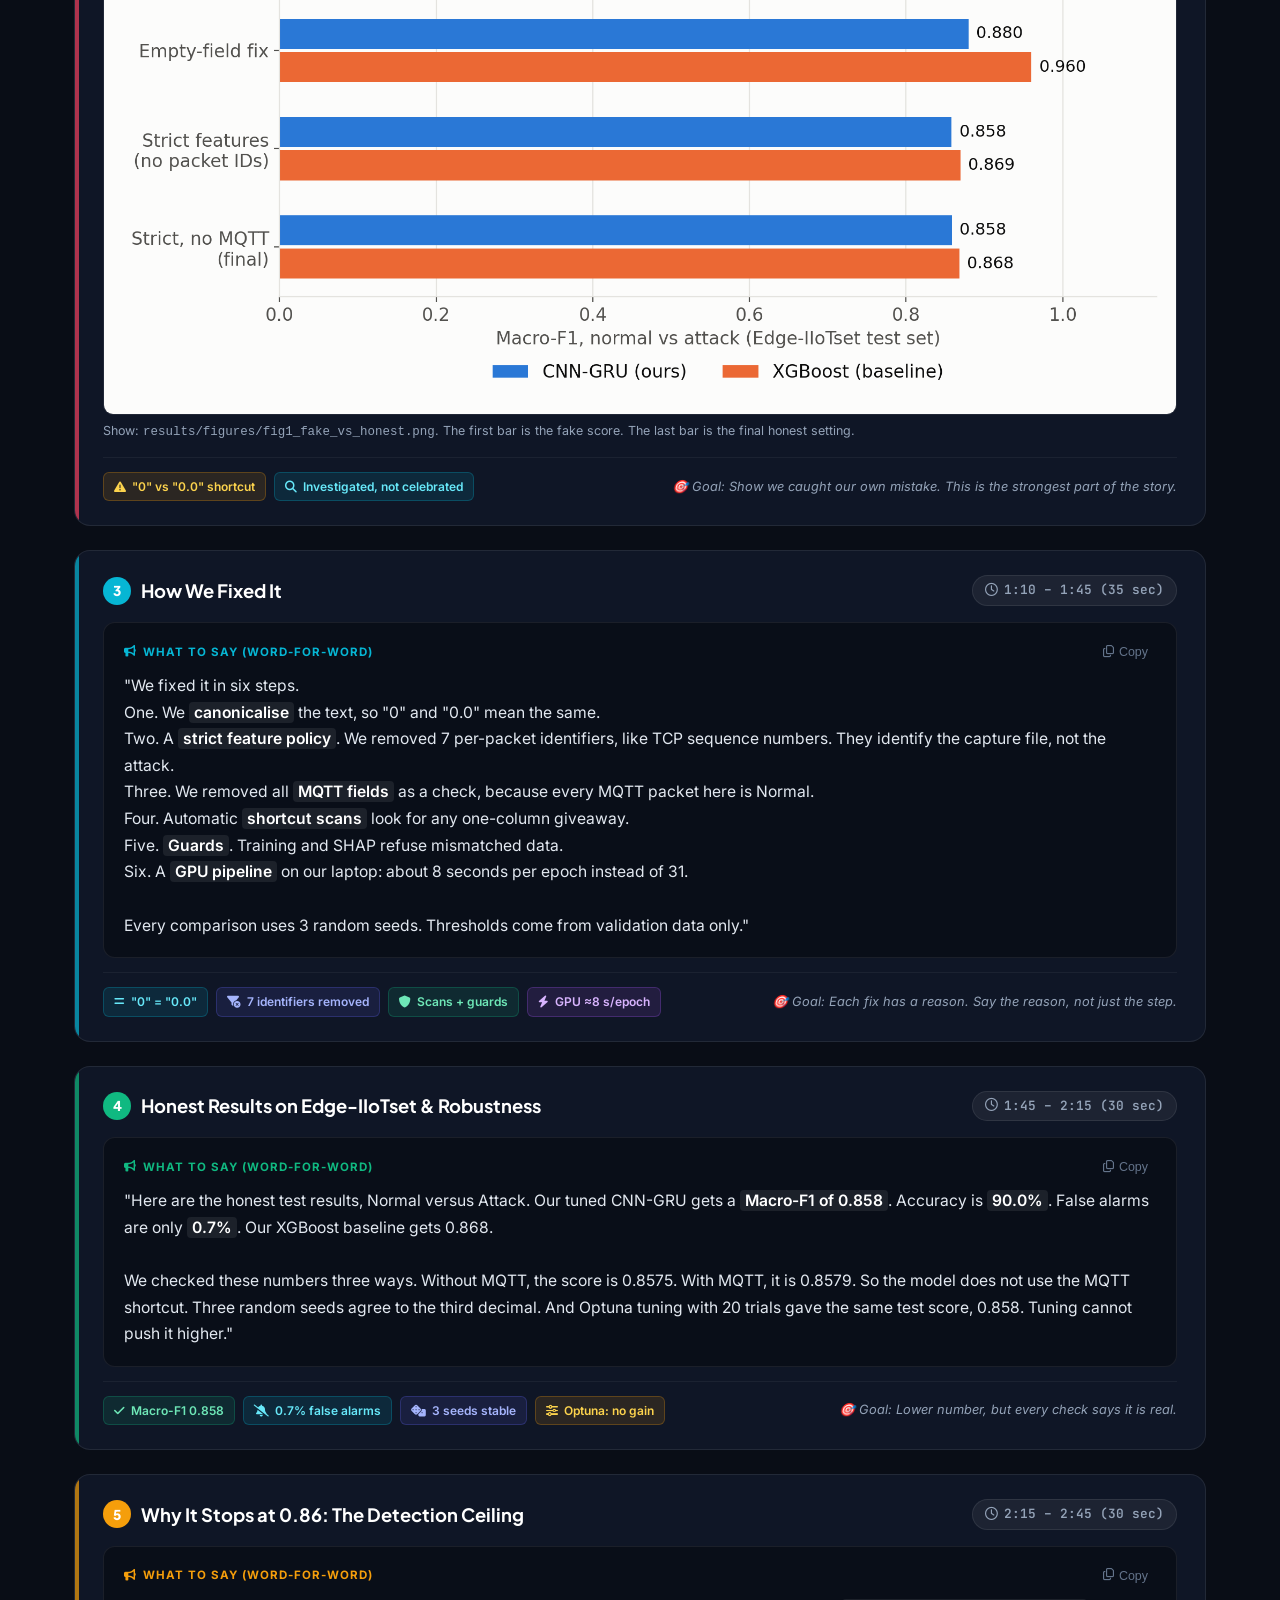
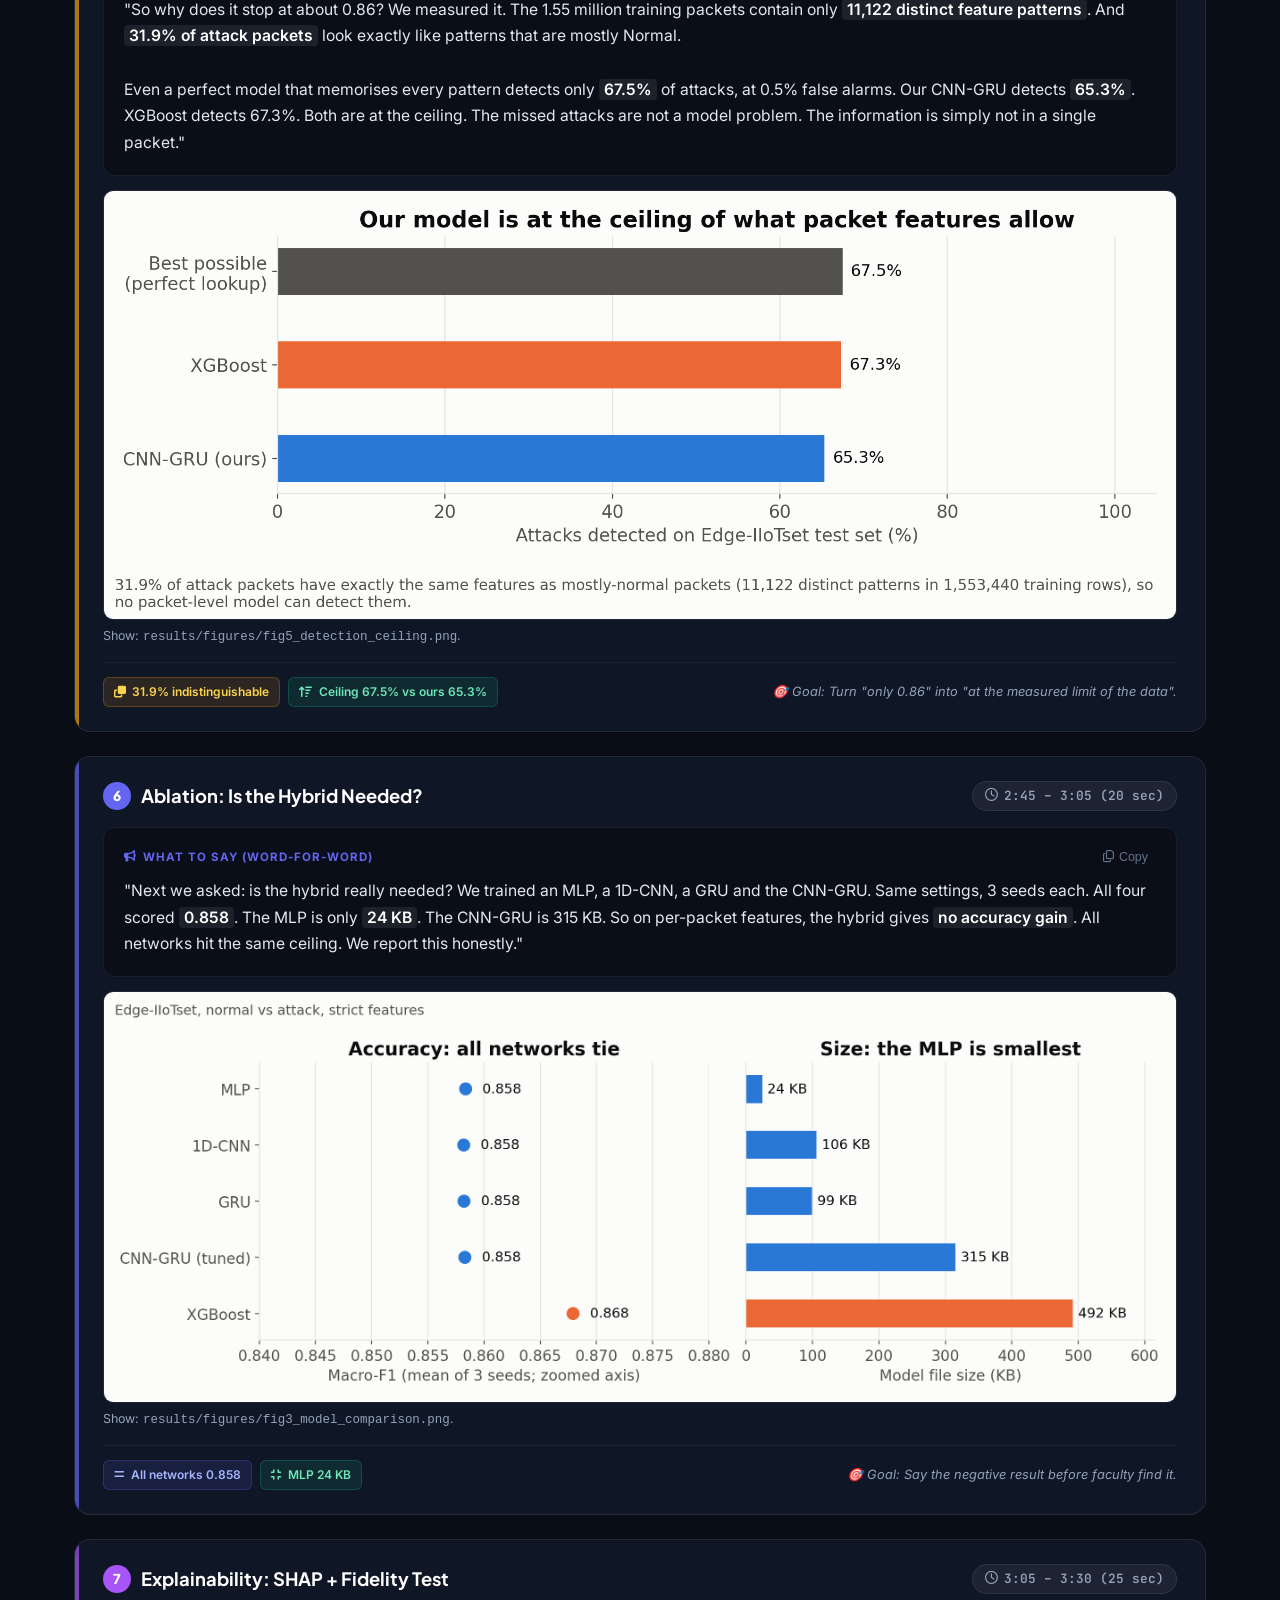
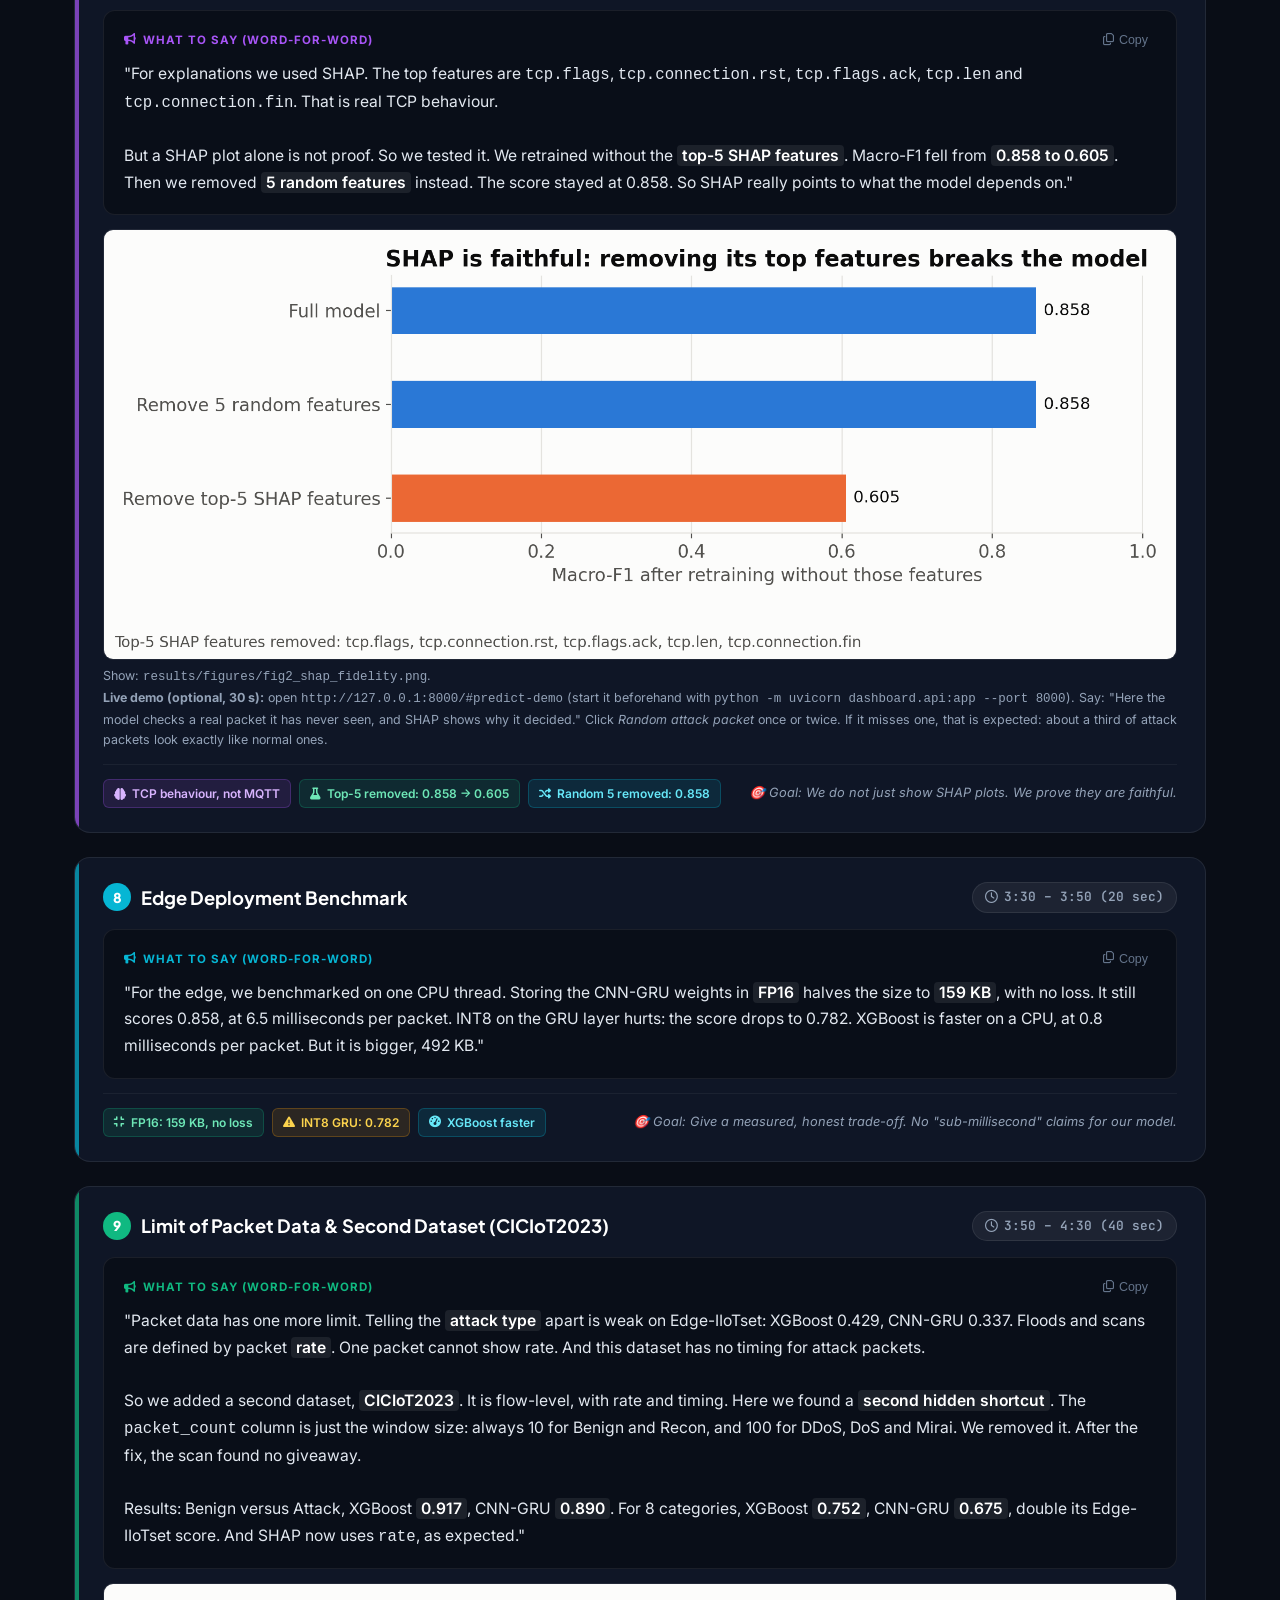
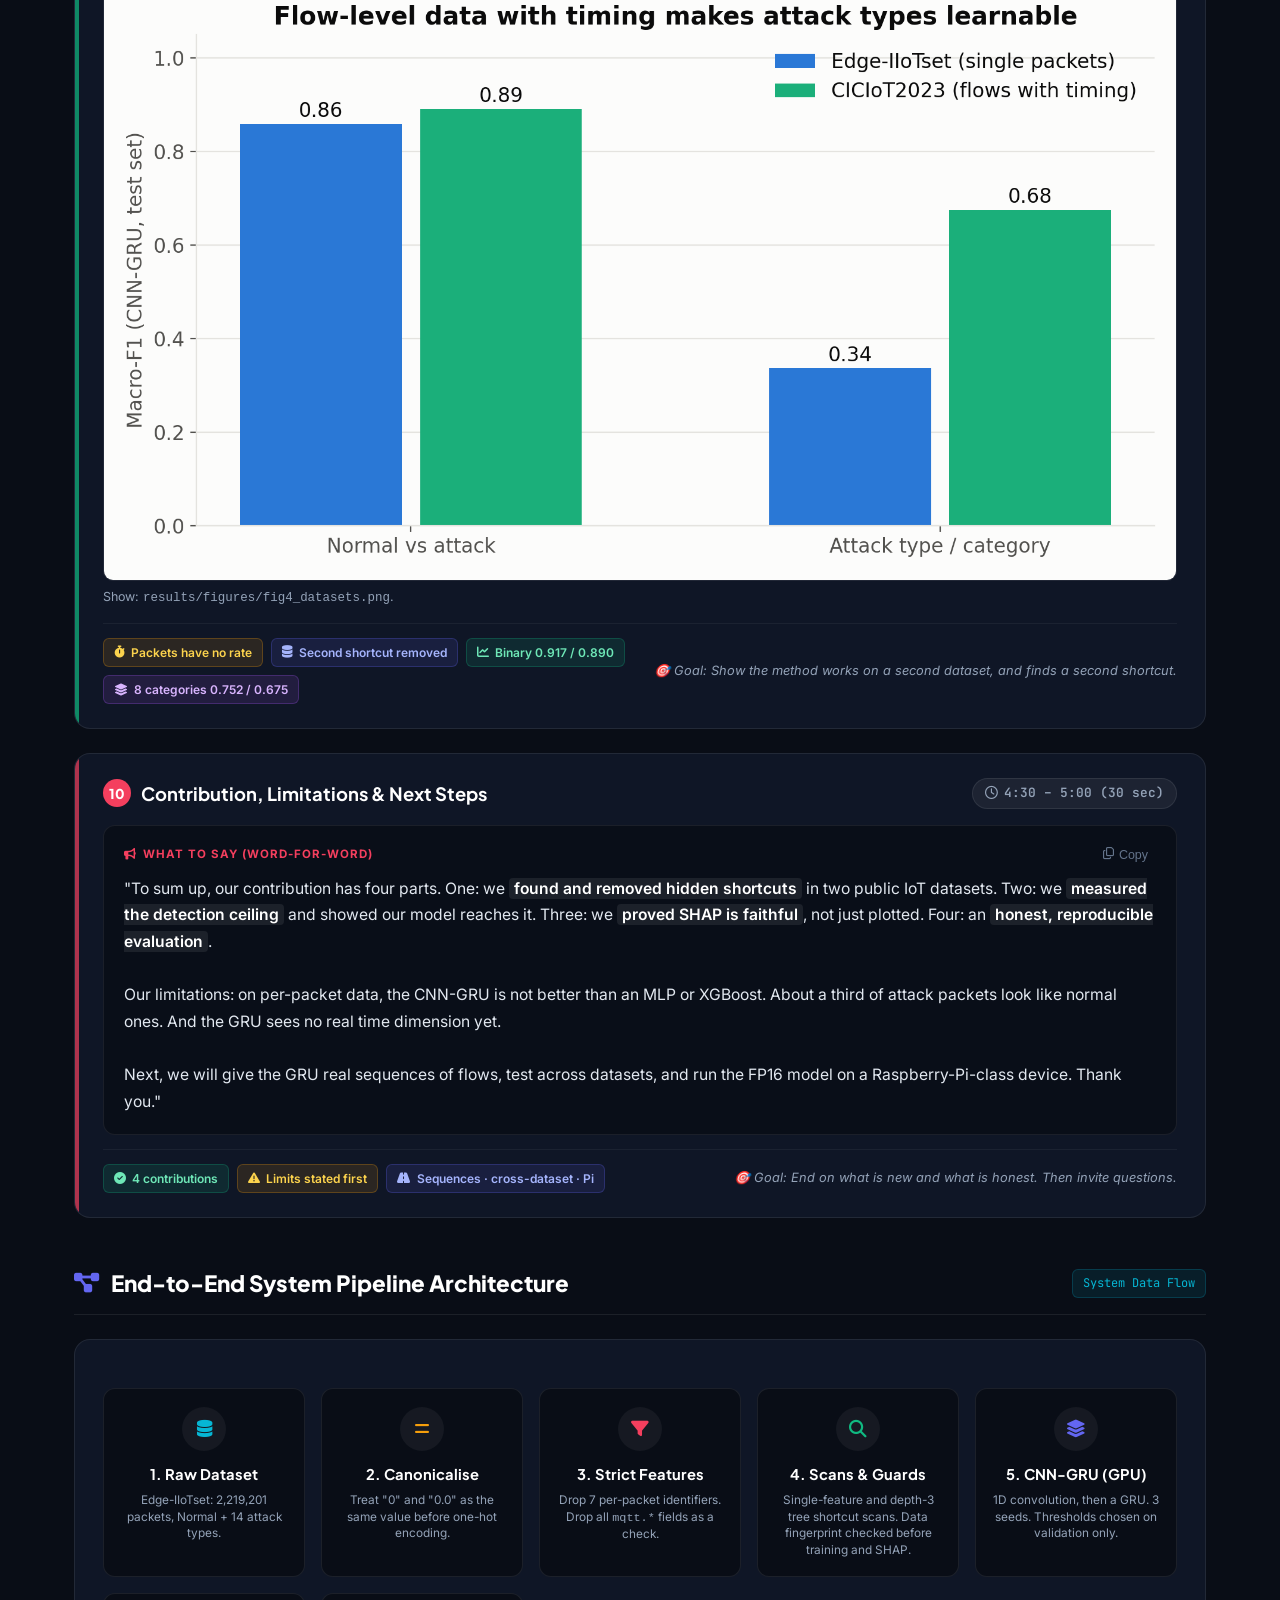
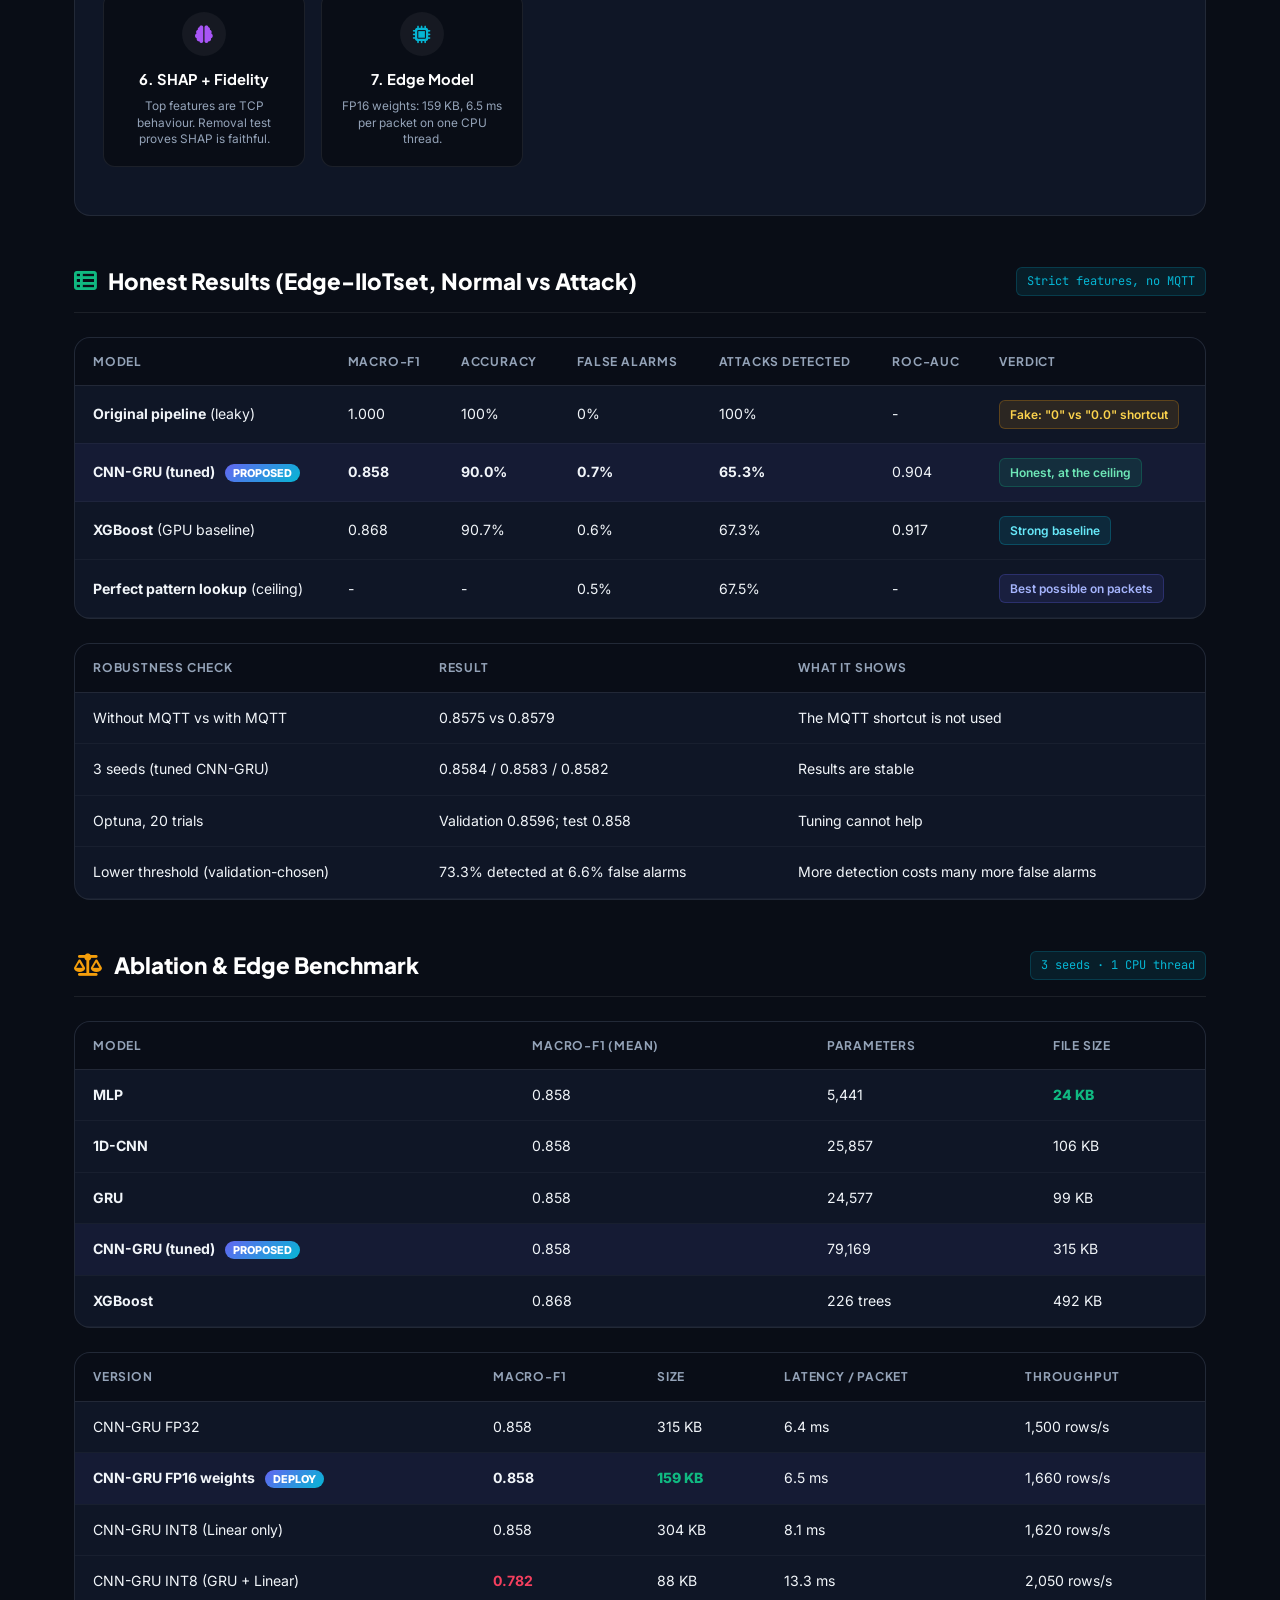
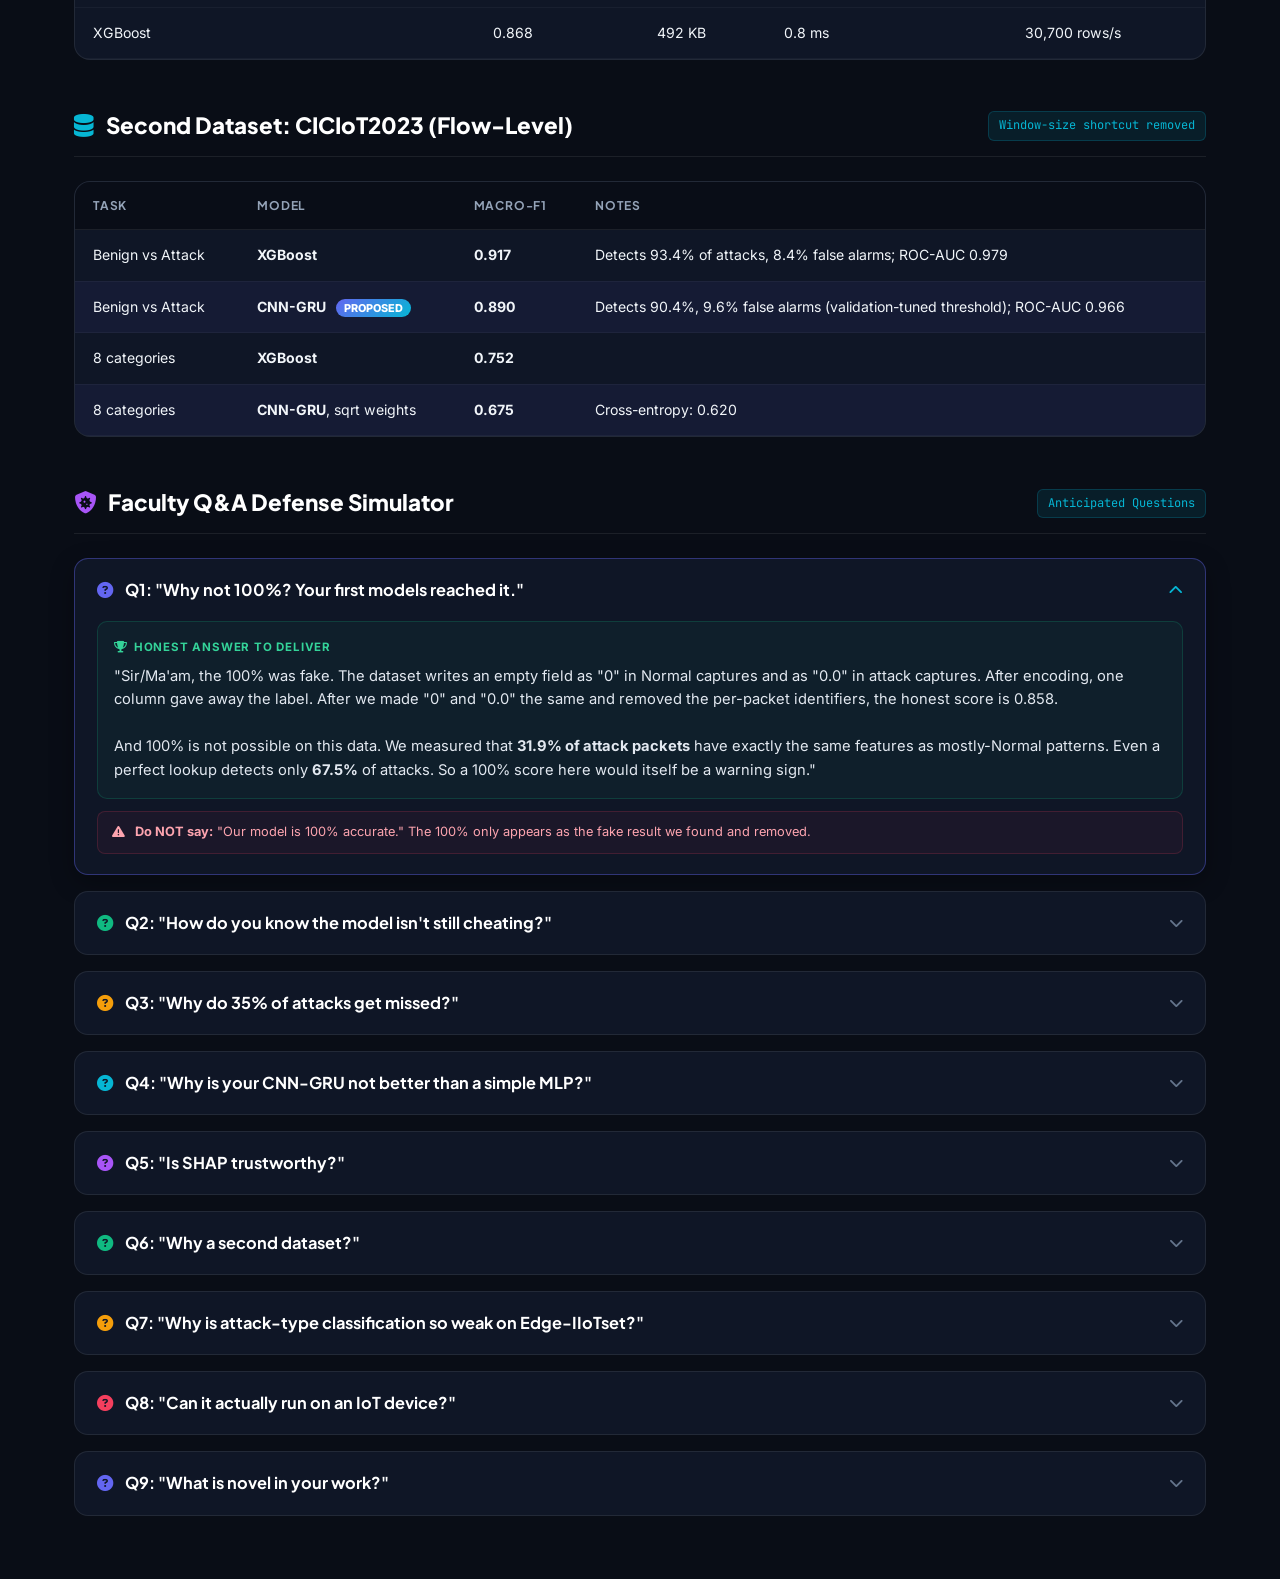
==== commit 752596fa: "Update all presentation documents to the honest final results - docs/FINAL_RESULTS.md: single source" ====
--- a/faculty_presentation_script.html
+++ b/faculty_presentation_script.html
@@ -716,6 +716,21 @@
       gap: 10px;
     }
 
+    /* Result Figures */
+    .figure-img {
+      display: block;
+      max-width: 100%;
+      height: auto;
+      margin: 14px 0 6px;
+      border-radius: 10px;
+      border: 1px solid var(--border-color);
+    }
+
+    .figure-caption {
+      font-size: 0.78rem;
+      color: var(--text-muted);
+    }
+
     /* Print Stylesheet */
     @media print {
       body {
@@ -804,19 +819,19 @@
 
       <div class="nav-actions">
         <button class="action-btn" onclick="window.print()"><i class="fa-solid fa-print"></i> Print / PDF</button>
-        <a href="faculty_presentation.html" class="action-btn" target="_blank"><i class="fa-solid fa-display"></i> Open Slides</a>
-        <a href="faculty_report_printable.html" class="action-btn primary" target="_blank"><i class="fa-solid fa-file-lines"></i> Full Report</a>
+        <a href="http://127.0.0.1:8000/#predict-demo" class="action-btn" target="_blank"><i class="fa-solid fa-display"></i> Live Demo</a>
+        <a href="docs/FINAL_RESULTS.md" class="action-btn primary" target="_blank"><i class="fa-solid fa-file-lines"></i> Full Results</a>
       </div>
     </div>
   </header>
 
   <main class="container">
-    
+
     <!-- Hero Section -->
     <section class="hero-section">
       <div class="hero-badge"><i class="fa-solid fa-graduation-cap"></i> Minor Project Presentation Guide</div>
       <h1 class="hero-title">How to Explain This Project to Your Faculty</h1>
-      <p class="hero-subtitle">A step-by-step 5-minute verbal walkthrough, key metrics defense sheet, and anticipated faculty Q&A tailored for your project review.</p>
+      <p class="hero-subtitle">A 5-minute spoken walkthrough of the full story: from the fake 100% score to honest, explainable results. Plus the results tables and an honest faculty Q&amp;A. Every number here comes from <code>docs/FINAL_RESULTS.md</code>.</p>
     </section>
 
     <!-- Quick Reference Action Cards -->
@@ -832,21 +847,21 @@
         <div class="quick-icon" style="background: rgba(6, 182, 212, 0.15); color: #67e8f9;"><i class="fa-solid fa-network-wired"></i></div>
         <div class="quick-info">
           <h4>Pipeline Flow</h4>
-          <p>Data ➔ Leakage ➔ CNN-GRU ➔ SHAP</p>
+          <p>Data ➔ Canonicalise ➔ CNN-GRU ➔ SHAP</p>
         </div>
       </a>
       <a href="#metrics-table" class="quick-card">
         <div class="quick-icon" style="background: rgba(16, 185, 129, 0.15); color: #6ee7b7;"><i class="fa-solid fa-chart-column"></i></div>
         <div class="quick-info">
-          <h4>Benchmark Data</h4>
-          <p>Size: 86 KB vs 12 GB (RF)</p>
+          <h4>Honest Results</h4>
+          <p>CNN-GRU 0.858 · XGBoost 0.868 (Macro-F1)</p>
         </div>
       </a>
       <a href="#defense-qa" class="quick-card">
         <div class="quick-icon" style="background: rgba(168, 85, 247, 0.15); color: #d8b4fe;"><i class="fa-solid fa-shield-halved"></i></div>
         <div class="quick-info">
-          <h4>Faculty Q&A Defense</h4>
-          <p>Tough questions & winning answers</p>
+          <h4>Faculty Q&amp;A Defense</h4>
+          <p>Tough questions &amp; honest answers</p>
         </div>
       </a>
     </section>
@@ -867,9 +882,9 @@
         <div class="card-top">
           <div class="stage-badge-group">
             <span class="stage-number">1</span>
-            <h3 class="stage-title">Project Title & Problem Statement</h3>
-          </div>
-          <span class="timing-badge"><i class="fa-regular fa-clock"></i> 0:00 – 0:45 (45 sec)</span>
+            <h3 class="stage-title">Project Title &amp; Problem Statement</h3>
+          </div>
+          <span class="timing-badge"><i class="fa-regular fa-clock"></i> 0:00 – 0:30 (30 sec)</span>
         </div>
 
         <div class="speech-box">
@@ -878,32 +893,32 @@
             <button class="copy-btn" onclick="copyText(this)"><i class="fa-regular fa-copy"></i> Copy</button>
           </div>
           <p class="speech-text">
-            "Good morning sir/ma'am. Our project title is <strong>'Explainable Hybrid Deep Learning-Based Intrusion Detection System for IoT Networks'</strong>.
+            "Good morning sir/ma'am. Our project is <strong>'Explainable Hybrid Deep Learning-Based Intrusion Detection System for IoT Networks'</strong>.
             <br><br>
-            Traditional enterprise firewalls rely on high-performance servers. However, <strong>IoT edge devices</strong>—like smart meters, medical devices, and factory sensors—have severe memory and battery constraints. When attackers inject malicious packets, current cloud-based systems introduce high latency, and standard AI models act as <strong>uninterpretable black boxes</strong>.
+            IoT devices are easy to attack. They are also too weak to run heavy security software. So we want an intrusion detection system that is <strong>accurate</strong>, with few false alarms. It must be <strong>explainable</strong>, so it shows why it raised an alarm. And it must be <strong>lightweight</strong>, small and fast enough for an IoT gateway.
             <br><br>
-            Our objective is twofold: First, design an <strong>ultra-lightweight hybrid neural network</strong> that can run directly on IoT gateways with minimal RAM; and second, integrate <strong>SHAP (Explainable AI)</strong> to give security admins exact mathematical reasoning for every alert."
+            Our proposed model is a hybrid <strong>CNN-GRU</strong>, with <strong>SHAP</strong> explanations. Our main dataset is <strong>Edge-IIoTset</strong>: 2.2 million packets, Normal traffic plus 14 attack types."
           </p>
         </div>
 
         <div class="script-footer">
           <div class="key-points">
-            <span class="point-pill pill-indigo"><i class="fa-solid fa-microchip"></i> IoT Constraints</span>
-            <span class="point-pill pill-cyan"><i class="fa-solid fa-eye"></i> Explainable AI (XAI)</span>
-            <span class="point-pill pill-purple"><i class="fa-solid fa-bolt"></i> Low Latency</span>
-          </div>
-          <div class="faculty-goal">🎯 Goal: Establish the practical need and dual novelty (Lightweight + XAI).</div>
+            <span class="point-pill pill-indigo"><i class="fa-solid fa-bullseye"></i> Accurate</span>
+            <span class="point-pill pill-cyan"><i class="fa-solid fa-eye"></i> Explainable</span>
+            <span class="point-pill pill-purple"><i class="fa-solid fa-microchip"></i> Lightweight</span>
+          </div>
+          <div class="faculty-goal">🎯 Goal: State the three requirements we will check ourselves against.</div>
         </div>
       </article>
 
       <!-- Stage 2 -->
-      <article class="script-card" id="stage2" style="--card-accent: #06b6d4;">
+      <article class="script-card" id="stage2" style="--card-accent: #f43f5e;">
         <div class="card-top">
           <div class="stage-badge-group">
             <span class="stage-number">2</span>
-            <h3 class="stage-title">Dataset & Leakage Prevention Strategy</h3>
-          </div>
-          <span class="timing-badge"><i class="fa-regular fa-clock"></i> 0:45 – 1:30 (45 sec)</span>
+            <h3 class="stage-title">First Result: 100%, and Why It Was Fake</h3>
+          </div>
+          <span class="timing-badge"><i class="fa-regular fa-clock"></i> 0:30 – 1:10 (40 sec)</span>
         </div>
 
         <div class="speech-box">
@@ -912,31 +927,34 @@
             <button class="copy-btn" onclick="copyText(this)"><i class="fa-regular fa-copy"></i> Copy</button>
           </div>
           <p class="speech-text">
-            "We selected the <strong>Edge-IIoTset benchmark dataset</strong>. Unlike older simulated datasets like KDD99, Edge-IIoTset was captured from physical IoT testbeds containing real sensors, smart switches, and digital controllers across <strong>15 attack vectors</strong> including DDoS, Ransomware, SQL Injection, and MQTT flooding.
+            "Our first models were Random Forest, CNN, GRU and CNN-GRU. All of them scored <strong>100%</strong> on Normal versus Attack. That was too good to be true. So we investigated instead of celebrating.
             <br><br>
-            A crucial methodological contribution of our work is <strong>Strict Data Leakage Prevention</strong>:
-            We explicitly removed all <strong>IP addresses, MAC addresses, port numbers, and timestamps</strong>. In many existing papers, models accidentally memorize 'attacks come from IP 192.168.1.5'—yielding 99% accuracy in the lab but 0% in production. By removing identifiers, our model is forced to learn genuine packet payload structures and protocol anomalies."
+            We found the cause. The dataset writes an <strong>empty field</strong> in two different ways. In the Normal captures, it is written as <strong>"0"</strong>. In the attack captures, it is written as <strong>"0.0"</strong>. After one-hot encoding, these become two different columns. So one column alone gives away the label.
+            <br><br>
+            For the DNS field, 1,613,798 Normal rows use "0", and 603,331 attack rows use "0.0". The MQTT fields have the same problem. Our early SHAP plots even hid it, because they cut the "_0" and "_0.0" from the feature names. So the 100% was a <strong>formatting shortcut</strong>, not real detection."
           </p>
         </div>
+
+        <img class="figure-img" src="results/figures/fig1_fake_vs_honest.png" alt="Bar chart: the original leaky pipeline scores 1.000 Macro-F1; after the fixes the final setting scores 0.858 for CNN-GRU and 0.868 for XGBoost">
+        <p class="figure-caption">Show: <code>results/figures/fig1_fake_vs_honest.png</code>. The first bar is the fake score. The last bar is the final honest setting.</p>
 
         <div class="script-footer">
           <div class="key-points">
-            <span class="point-pill pill-cyan"><i class="fa-solid fa-database"></i> Edge-IIoTset (15 Attacks)</span>
-            <span class="point-pill pill-amber"><i class="fa-solid fa-filter-circle-xmark"></i> Zero Metadata Leakage</span>
-            <span class="point-pill pill-emerald"><i class="fa-solid fa-shield-check"></i> Realistic Generalization</span>
-          </div>
-          <div class="faculty-goal">🎯 Goal: Impress faculty with research rigor and honest experimental design.</div>
+            <span class="point-pill pill-amber"><i class="fa-solid fa-triangle-exclamation"></i> "0" vs "0.0" shortcut</span>
+            <span class="point-pill pill-cyan"><i class="fa-solid fa-magnifying-glass"></i> Investigated, not celebrated</span>
+          </div>
+          <div class="faculty-goal">🎯 Goal: Show we caught our own mistake. This is the strongest part of the story.</div>
         </div>
       </article>
 
       <!-- Stage 3 -->
-      <article class="script-card" id="stage3" style="--card-accent: #10b981;">
+      <article class="script-card" id="stage3" style="--card-accent: #06b6d4;">
         <div class="card-top">
           <div class="stage-badge-group">
             <span class="stage-number">3</span>
-            <h3 class="stage-title">Proposed Architecture: Why CNN-GRU?</h3>
-          </div>
-          <span class="timing-badge"><i class="fa-regular fa-clock"></i> 1:30 – 2:30 (60 sec)</span>
+            <h3 class="stage-title">How We Fixed It</h3>
+          </div>
+          <span class="timing-badge"><i class="fa-regular fa-clock"></i> 1:10 – 1:45 (35 sec)</span>
         </div>
 
         <div class="speech-box">
@@ -945,38 +963,43 @@
             <button class="copy-btn" onclick="copyText(this)"><i class="fa-regular fa-copy"></i> Copy</button>
           </div>
           <p class="speech-text">
-            "We systematically experimented with 5 architectures to find the optimal trade-off between size and accuracy:
+            "We fixed it in six steps.
+            <br>
+            One. We <strong>canonicalise</strong> the text, so "0" and "0.0" mean the same.
+            <br>
+            Two. A <strong>strict feature policy</strong>. We removed 7 per-packet identifiers, like TCP sequence numbers. They identify the capture file, not the attack.
+            <br>
+            Three. We removed all <strong>MQTT fields</strong> as a check, because every MQTT packet here is Normal.
+            <br>
+            Four. Automatic <strong>shortcut scans</strong> look for any one-column giveaway.
+            <br>
+            Five. <strong>Guards</strong>. Training and SHAP refuse mismatched data.
+            <br>
+            Six. A <strong>GPU pipeline</strong> on our laptop: about 8 seconds per epoch instead of 31.
             <br><br>
-            1. <strong>Random Forest baseline:</strong> Achieved 100% binary accuracy, but produced a <strong>12 GB model file</strong>. This is impossible to load into a 512 MB IoT gateway.
-            <br>
-            2. <strong>1D-CNN:</strong> Captures spatial correlations within packet headers (size: 0.18 MB).
-            <br>
-            3. <strong>GRU:</strong> Captures temporal dependencies across sequential packets (size: 0.13 MB).
-            <br>
-            4. <strong>Proposed Hybrid CNN-GRU:</strong> The 1D-CNN acts as a feature extractor and dimensionality reducer. It passes compact feature maps to a lightweight GRU unit.
-            <br><br>
-            Because the CNN compresses the input first, the GRU requires far fewer hidden units. The result: <strong>only 21,985 parameters</strong> and a disk footprint of just <strong>0.086 MB (86 Kilobytes)</strong>—a <strong>54% parameter reduction</strong> compared to CNN alone, with zero loss in detection accuracy."
+            Every comparison uses 3 random seeds. Thresholds come from validation data only."
           </p>
         </div>
 
         <div class="script-footer">
           <div class="key-points">
-            <span class="point-pill pill-emerald"><i class="fa-solid fa-compress"></i> 86 KB Model Size</span>
-            <span class="point-pill pill-indigo"><i class="fa-solid fa-sliders"></i> 21,985 Parameters</span>
-            <span class="point-pill pill-cyan"><i class="fa-solid fa-microchip"></i> Edge-Deployable</span>
-          </div>
-          <div class="faculty-goal">🎯 Goal: Provide concrete mathematical/architectural justification for the hybrid model.</div>
+            <span class="point-pill pill-cyan"><i class="fa-solid fa-equals"></i> "0" = "0.0"</span>
+            <span class="point-pill pill-indigo"><i class="fa-solid fa-filter-circle-xmark"></i> 7 identifiers removed</span>
+            <span class="point-pill pill-emerald"><i class="fa-solid fa-shield"></i> Scans + guards</span>
+            <span class="point-pill pill-purple"><i class="fa-solid fa-bolt"></i> GPU ≈8 s/epoch</span>
+          </div>
+          <div class="faculty-goal">🎯 Goal: Each fix has a reason. Say the reason, not just the step.</div>
         </div>
       </article>
 
       <!-- Stage 4 -->
-      <article class="script-card" id="stage4" style="--card-accent: #f59e0b;">
+      <article class="script-card" id="stage4" style="--card-accent: #10b981;">
         <div class="card-top">
           <div class="stage-badge-group">
             <span class="stage-number">4</span>
-            <h3 class="stage-title">Experimental Results & Benchmarking</h3>
-          </div>
-          <span class="timing-badge"><i class="fa-regular fa-clock"></i> 2:30 – 3:15 (45 sec)</span>
+            <h3 class="stage-title">Honest Results on Edge-IIoTset &amp; Robustness</h3>
+          </div>
+          <span class="timing-badge"><i class="fa-regular fa-clock"></i> 1:45 – 2:15 (30 sec)</span>
         </div>
 
         <div class="speech-box">
@@ -985,34 +1008,31 @@
             <button class="copy-btn" onclick="copyText(this)"><i class="fa-regular fa-copy"></i> Copy</button>
           </div>
           <p class="speech-text">
-            "Across 8 completed benchmark experiments, here are our core findings:
+            "Here are the honest test results, Normal versus Attack. Our tuned CNN-GRU gets a <strong>Macro-F1 of 0.858</strong>. Accuracy is <strong>90.0%</strong>. False alarms are only <strong>0.7%</strong>. Our XGBoost baseline gets 0.868.
             <br><br>
-            • <strong>Binary Detection (Attack vs Normal):</strong> Our CNN-GRU achieved <strong>100.0% Accuracy, 1.000 Precision, 1.000 Recall, and 1.000 F1-Score</strong> with zero false alarms.
-            <br>
-            • <strong>Multiclass Classification (15 Categories):</strong> The model achieved <strong>94.74% Overall Accuracy</strong> and a Weighted F1 of <strong>0.9465</strong>.
-            <br><br>
-            We observed that <strong>Macro-F1 drops to 0.6445</strong>. This is not a model defect—it is caused by severe <strong>class imbalance</strong> in Edge-IIoTset, where attacks like XSS and Fingerprinting have very low sample frequencies compared to DDoS. We have openly documented this and are resolving it in Phase 5 using class weighting."
+            We checked these numbers three ways. Without MQTT, the score is 0.8575. With MQTT, it is 0.8579. So the model does not use the MQTT shortcut. Three random seeds agree to the third decimal. And Optuna tuning with 20 trials gave the same test score, 0.858. Tuning cannot push it higher."
           </p>
         </div>
 
         <div class="script-footer">
           <div class="key-points">
-            <span class="point-pill pill-emerald"><i class="fa-solid fa-check-double"></i> 100% Binary Detection</span>
-            <span class="point-pill pill-amber"><i class="fa-solid fa-chart-pie"></i> 94.74% Multiclass Acc</span>
-            <span class="point-pill pill-indigo"><i class="fa-solid fa-scale-balanced"></i> Class Imbalance Addressed</span>
-          </div>
-          <div class="faculty-goal">🎯 Goal: Show complete transparency regarding metrics (Accuracy vs Macro-F1).</div>
+            <span class="point-pill pill-emerald"><i class="fa-solid fa-check"></i> Macro-F1 0.858</span>
+            <span class="point-pill pill-cyan"><i class="fa-solid fa-bell-slash"></i> 0.7% false alarms</span>
+            <span class="point-pill pill-indigo"><i class="fa-solid fa-dice"></i> 3 seeds stable</span>
+            <span class="point-pill pill-amber"><i class="fa-solid fa-sliders"></i> Optuna: no gain</span>
+          </div>
+          <div class="faculty-goal">🎯 Goal: Lower number, but every check says it is real.</div>
         </div>
       </article>
 
       <!-- Stage 5 -->
-      <article class="script-card" id="stage5" style="--card-accent: #a855f7;">
+      <article class="script-card" id="stage5" style="--card-accent: #f59e0b;">
         <div class="card-top">
           <div class="stage-badge-group">
             <span class="stage-number">5</span>
-            <h3 class="stage-title">Explainable AI (SHAP Discovery)</h3>
-          </div>
-          <span class="timing-badge"><i class="fa-regular fa-clock"></i> 3:15 – 4:00 (45 sec)</span>
+            <h3 class="stage-title">Why It Stops at 0.86: The Detection Ceiling</h3>
+          </div>
+          <span class="timing-badge"><i class="fa-regular fa-clock"></i> 2:15 – 2:45 (30 sec)</span>
         </div>
 
         <div class="speech-box">
@@ -1021,33 +1041,32 @@
             <button class="copy-btn" onclick="copyText(this)"><i class="fa-regular fa-copy"></i> Copy</button>
           </div>
           <p class="speech-text">
-            "To remove the black-box nature of deep learning, we applied <strong>Gradient & Kernel SHAP (Shapley Additive Explanations)</strong> based on cooperative game theory.
+            "So why does it stop at about 0.86? We measured it. The 1.55 million training packets contain only <strong>11,122 distinct feature patterns</strong>. And <strong>31.9% of attack packets</strong> look exactly like patterns that are mostly Normal.
             <br><br>
-            Our key scientific discovery:
-            When evaluating our CNN, GRU, and Hybrid models independently, <strong>all three models independently identified MQTT protocol attributes</strong>—specifically <code>mqtt.topic</code>, <code>mqtt.protoname</code>, and <code>mqtt.conack.flags</code>—as the primary indicators of attack traffic.
-            <br><br>
-            Since MQTT is the standard IoT telemetry protocol, this confirms our AI is making decisions based on genuine protocol tampering (e.g., unauthorized pub/sub commands) rather than spurious background noise."
+            Even a perfect model that memorises every pattern detects only <strong>67.5%</strong> of attacks, at 0.5% false alarms. Our CNN-GRU detects <strong>65.3%</strong>. XGBoost detects 67.3%. Both are at the ceiling. The missed attacks are not a model problem. The information is simply not in a single packet."
           </p>
         </div>
+
+        <img class="figure-img" src="results/figures/fig5_detection_ceiling.png" alt="Bar chart of attacks detected: best possible 67.5%, XGBoost 67.3%, CNN-GRU 65.3%">
+        <p class="figure-caption">Show: <code>results/figures/fig5_detection_ceiling.png</code>.</p>
 
         <div class="script-footer">
           <div class="key-points">
-            <span class="point-pill pill-purple"><i class="fa-solid fa-brain"></i> Game-Theoretic SHAP</span>
-            <span class="point-pill pill-cyan"><i class="fa-solid fa-tower-broadcast"></i> MQTT Vulnerability Proven</span>
-            <span class="point-pill pill-emerald"><i class="fa-solid fa-code-compare"></i> Cross-Model Consensus</span>
-          </div>
-          <div class="faculty-goal">🎯 Goal: Highlight the core research contribution and interpretability validation.</div>
+            <span class="point-pill pill-amber"><i class="fa-solid fa-clone"></i> 31.9% indistinguishable</span>
+            <span class="point-pill pill-emerald"><i class="fa-solid fa-arrow-up-wide-short"></i> Ceiling 67.5% vs ours 65.3%</span>
+          </div>
+          <div class="faculty-goal">🎯 Goal: Turn "only 0.86" into "at the measured limit of the data".</div>
         </div>
       </article>
 
       <!-- Stage 6 -->
-      <article class="script-card" id="stage6" style="--card-accent: #f43f5e;">
+      <article class="script-card" id="stage6" style="--card-accent: #6366f1;">
         <div class="card-top">
           <div class="stage-badge-group">
             <span class="stage-number">6</span>
-            <h3 class="stage-title">Current Progress & Roadmap (Phase 5)</h3>
-          </div>
-          <span class="timing-badge"><i class="fa-regular fa-clock"></i> 4:00 – 4:45 (45 sec)</span>
+            <h3 class="stage-title">Ablation: Is the Hybrid Needed?</h3>
+          </div>
+          <span class="timing-badge"><i class="fa-regular fa-clock"></i> 2:45 – 3:05 (20 sec)</span>
         </div>
 
         <div class="speech-box">
@@ -1056,24 +1075,160 @@
             <button class="copy-btn" onclick="copyText(this)"><i class="fa-regular fa-copy"></i> Copy</button>
           </div>
           <p class="speech-text">
-            "To summarize our current progress:
-            <strong>Phases 1 through 4 are 100% complete</strong>:
-            Data ingestion, strict cleaning, Random Forest baselines, deep learning binary & multiclass pipelines, and SHAP explainability are all executed and logged in our experiment registry.
-            <br><br>
-            Our roadmap for <strong>Phase 5</strong> includes:
-            1. Implementing <strong>Focal Loss / SMOTE</strong> to boost rare-class Macro-F1.
-            2. Performing an <strong>Ablation Experiment</strong> by masking MQTT features to measure degradation.
-            3. Finalizing the hardware deployment latency benchmarks on a Raspberry Pi testbed and drafting the research manuscript."
+            "Next we asked: is the hybrid really needed? We trained an MLP, a 1D-CNN, a GRU and the CNN-GRU. Same settings, 3 seeds each. All four scored <strong>0.858</strong>. The MLP is only <strong>24 KB</strong>. The CNN-GRU is 315 KB. So on per-packet features, the hybrid gives <strong>no accuracy gain</strong>. All networks hit the same ceiling. We report this honestly."
           </p>
         </div>
+
+        <img class="figure-img" src="results/figures/fig3_model_comparison.png" alt="Left: all four networks score 0.858 Macro-F1, XGBoost 0.868. Right: file sizes MLP 24 KB, 1D-CNN 106 KB, GRU 99 KB, CNN-GRU 315 KB, XGBoost 492 KB">
+        <p class="figure-caption">Show: <code>results/figures/fig3_model_comparison.png</code>.</p>
 
         <div class="script-footer">
           <div class="key-points">
-            <span class="point-pill pill-emerald"><i class="fa-solid fa-circle-check"></i> Phases 1–4 Complete</span>
-            <span class="point-pill pill-rose"><i class="fa-solid fa-road"></i> Phase 5 Optimization</span>
-            <span class="point-pill pill-indigo"><i class="fa-solid fa-book"></i> Manuscript Preparation</span>
-          </div>
-          <div class="faculty-goal">🎯 Goal: Demonstrate clear execution maturity and a concrete plan for completion.</div>
+            <span class="point-pill pill-indigo"><i class="fa-solid fa-equals"></i> All networks 0.858</span>
+            <span class="point-pill pill-emerald"><i class="fa-solid fa-compress"></i> MLP 24 KB</span>
+          </div>
+          <div class="faculty-goal">🎯 Goal: Say the negative result before faculty find it.</div>
+        </div>
+      </article>
+
+      <!-- Stage 7 -->
+      <article class="script-card" id="stage7" style="--card-accent: #a855f7;">
+        <div class="card-top">
+          <div class="stage-badge-group">
+            <span class="stage-number">7</span>
+            <h3 class="stage-title">Explainability: SHAP + Fidelity Test</h3>
+          </div>
+          <span class="timing-badge"><i class="fa-regular fa-clock"></i> 3:05 – 3:30 (25 sec)</span>
+        </div>
+
+        <div class="speech-box">
+          <div class="speech-box-header">
+            <span class="speech-label"><i class="fa-solid fa-bullhorn"></i> What to Say (Word-for-Word)</span>
+            <button class="copy-btn" onclick="copyText(this)"><i class="fa-regular fa-copy"></i> Copy</button>
+          </div>
+          <p class="speech-text">
+            "For explanations we used SHAP. The top features are <code>tcp.flags</code>, <code>tcp.connection.rst</code>, <code>tcp.flags.ack</code>, <code>tcp.len</code> and <code>tcp.connection.fin</code>. That is real TCP behaviour.
+            <br><br>
+            But a SHAP plot alone is not proof. So we tested it. We retrained without the <strong>top-5 SHAP features</strong>. Macro-F1 fell from <strong>0.858 to 0.605</strong>. Then we removed <strong>5 random features</strong> instead. The score stayed at 0.858. So SHAP really points to what the model depends on."
+          </p>
+        </div>
+
+        <img class="figure-img" src="results/figures/fig2_shap_fidelity.png" alt="Bar chart: full model 0.858, remove 5 random features 0.858, remove top-5 SHAP features 0.605">
+        <p class="figure-caption">Show: <code>results/figures/fig2_shap_fidelity.png</code>.</p>
+        <p class="figure-caption"><strong>Live demo (optional, 30 s):</strong> open <code>http://127.0.0.1:8000/#predict-demo</code>
+          (start it beforehand with <code>python -m uvicorn dashboard.api:app --port 8000</code>). Say: "Here the model checks a real
+          packet it has never seen, and SHAP shows why it decided." Click <em>Random attack packet</em> once or twice. If it misses
+          one, that is expected: about a third of attack packets look exactly like normal ones.</p>
+
+        <div class="script-footer">
+          <div class="key-points">
+            <span class="point-pill pill-purple"><i class="fa-solid fa-brain"></i> TCP behaviour, not MQTT</span>
+            <span class="point-pill pill-emerald"><i class="fa-solid fa-flask"></i> Top-5 removed: 0.858 → 0.605</span>
+            <span class="point-pill pill-cyan"><i class="fa-solid fa-shuffle"></i> Random 5 removed: 0.858</span>
+          </div>
+          <div class="faculty-goal">🎯 Goal: We do not just show SHAP plots. We prove they are faithful.</div>
+        </div>
+      </article>
+
+      <!-- Stage 8 -->
+      <article class="script-card" id="stage8" style="--card-accent: #06b6d4;">
+        <div class="card-top">
+          <div class="stage-badge-group">
+            <span class="stage-number">8</span>
+            <h3 class="stage-title">Edge Deployment Benchmark</h3>
+          </div>
+          <span class="timing-badge"><i class="fa-regular fa-clock"></i> 3:30 – 3:50 (20 sec)</span>
+        </div>
+
+        <div class="speech-box">
+          <div class="speech-box-header">
+            <span class="speech-label"><i class="fa-solid fa-bullhorn"></i> What to Say (Word-for-Word)</span>
+            <button class="copy-btn" onclick="copyText(this)"><i class="fa-regular fa-copy"></i> Copy</button>
+          </div>
+          <p class="speech-text">
+            "For the edge, we benchmarked on one CPU thread. Storing the CNN-GRU weights in <strong>FP16</strong> halves the size to <strong>159 KB</strong>, with no loss. It still scores 0.858, at 6.5 milliseconds per packet. INT8 on the GRU layer hurts: the score drops to 0.782. XGBoost is faster on a CPU, at 0.8 milliseconds per packet. But it is bigger, 492 KB."
+          </p>
+        </div>
+
+        <div class="script-footer">
+          <div class="key-points">
+            <span class="point-pill pill-emerald"><i class="fa-solid fa-compress"></i> FP16: 159 KB, no loss</span>
+            <span class="point-pill pill-amber"><i class="fa-solid fa-triangle-exclamation"></i> INT8 GRU: 0.782</span>
+            <span class="point-pill pill-cyan"><i class="fa-solid fa-gauge-high"></i> XGBoost faster</span>
+          </div>
+          <div class="faculty-goal">🎯 Goal: Give a measured, honest trade-off. No "sub-millisecond" claims for our model.</div>
+        </div>
+      </article>
+
+      <!-- Stage 9 -->
+      <article class="script-card" id="stage9" style="--card-accent: #10b981;">
+        <div class="card-top">
+          <div class="stage-badge-group">
+            <span class="stage-number">9</span>
+            <h3 class="stage-title">Limit of Packet Data &amp; Second Dataset (CICIoT2023)</h3>
+          </div>
+          <span class="timing-badge"><i class="fa-regular fa-clock"></i> 3:50 – 4:30 (40 sec)</span>
+        </div>
+
+        <div class="speech-box">
+          <div class="speech-box-header">
+            <span class="speech-label"><i class="fa-solid fa-bullhorn"></i> What to Say (Word-for-Word)</span>
+            <button class="copy-btn" onclick="copyText(this)"><i class="fa-regular fa-copy"></i> Copy</button>
+          </div>
+          <p class="speech-text">
+            "Packet data has one more limit. Telling the <strong>attack type</strong> apart is weak on Edge-IIoTset: XGBoost 0.429, CNN-GRU 0.337. Floods and scans are defined by packet <strong>rate</strong>. One packet cannot show rate. And this dataset has no timing for attack packets.
+            <br><br>
+            So we added a second dataset, <strong>CICIoT2023</strong>. It is flow-level, with rate and timing. Here we found a <strong>second hidden shortcut</strong>. The <code>packet_count</code> column is just the window size: always 10 for Benign and Recon, and 100 for DDoS, DoS and Mirai. We removed it. After the fix, the scan found no giveaway.
+            <br><br>
+            Results: Benign versus Attack, XGBoost <strong>0.917</strong>, CNN-GRU <strong>0.890</strong>. For 8 categories, XGBoost <strong>0.752</strong>, CNN-GRU <strong>0.675</strong>, double its Edge-IIoTset score. And SHAP now uses <code>rate</code>, as expected."
+          </p>
+        </div>
+
+        <img class="figure-img" src="results/figures/fig4_datasets.png" alt="Grouped bars for CNN-GRU: normal vs attack 0.86 on Edge-IIoTset and 0.89 on CICIoT2023; attack type 0.34 on Edge-IIoTset and 0.68 on CICIoT2023">
+        <p class="figure-caption">Show: <code>results/figures/fig4_datasets.png</code>.</p>
+
+        <div class="script-footer">
+          <div class="key-points">
+            <span class="point-pill pill-amber"><i class="fa-solid fa-stopwatch"></i> Packets have no rate</span>
+            <span class="point-pill pill-indigo"><i class="fa-solid fa-database"></i> Second shortcut removed</span>
+            <span class="point-pill pill-emerald"><i class="fa-solid fa-chart-line"></i> Binary 0.917 / 0.890</span>
+            <span class="point-pill pill-purple"><i class="fa-solid fa-layer-group"></i> 8 categories 0.752 / 0.675</span>
+          </div>
+          <div class="faculty-goal">🎯 Goal: Show the method works on a second dataset, and finds a second shortcut.</div>
+        </div>
+      </article>
+
+      <!-- Stage 10 -->
+      <article class="script-card" id="stage10" style="--card-accent: #f43f5e;">
+        <div class="card-top">
+          <div class="stage-badge-group">
+            <span class="stage-number">10</span>
+            <h3 class="stage-title">Contribution, Limitations &amp; Next Steps</h3>
+          </div>
+          <span class="timing-badge"><i class="fa-regular fa-clock"></i> 4:30 – 5:00 (30 sec)</span>
+        </div>
+
+        <div class="speech-box">
+          <div class="speech-box-header">
+            <span class="speech-label"><i class="fa-solid fa-bullhorn"></i> What to Say (Word-for-Word)</span>
+            <button class="copy-btn" onclick="copyText(this)"><i class="fa-regular fa-copy"></i> Copy</button>
+          </div>
+          <p class="speech-text">
+            "To sum up, our contribution has four parts. One: we <strong>found and removed hidden shortcuts</strong> in two public IoT datasets. Two: we <strong>measured the detection ceiling</strong> and showed our model reaches it. Three: we <strong>proved SHAP is faithful</strong>, not just plotted. Four: an <strong>honest, reproducible evaluation</strong>.
+            <br><br>
+            Our limitations: on per-packet data, the CNN-GRU is not better than an MLP or XGBoost. About a third of attack packets look like normal ones. And the GRU sees no real time dimension yet.
+            <br><br>
+            Next, we will give the GRU real sequences of flows, test across datasets, and run the FP16 model on a Raspberry-Pi-class device. Thank you."
+          </p>
+        </div>
+
+        <div class="script-footer">
+          <div class="key-points">
+            <span class="point-pill pill-emerald"><i class="fa-solid fa-circle-check"></i> 4 contributions</span>
+            <span class="point-pill pill-amber"><i class="fa-solid fa-triangle-exclamation"></i> Limits stated first</span>
+            <span class="point-pill pill-indigo"><i class="fa-solid fa-road"></i> Sequences · cross-dataset · Pi</span>
+          </div>
+          <div class="faculty-goal">🎯 Goal: End on what is new and what is honest. Then invite questions.</div>
         </div>
       </article>
 
@@ -1093,139 +1248,284 @@
         <div class="flow-step">
           <div class="flow-step-icon" style="color: var(--accent-cyan);"><i class="fa-solid fa-database"></i></div>
           <h5>1. Raw Dataset</h5>
-          <p>Edge-IIoTset with 61 packet features and 15 attack types.</p>
+          <p>Edge-IIoTset: 2,219,201 packets, Normal + 14 attack types.</p>
         </div>
         <div class="flow-step">
-          <div class="flow-step-icon" style="color: var(--accent-amber);"><i class="fa-solid fa-filter"></i></div>
-          <h5>2. Leakage Filter</h5>
-          <p>Drop IP, MAC, Ports, & Timestamps. MinMax normalization.</p>
+          <div class="flow-step-icon" style="color: var(--accent-amber);"><i class="fa-solid fa-equals"></i></div>
+          <h5>2. Canonicalise</h5>
+          <p>Treat "0" and "0.0" as the same value before one-hot encoding.</p>
+        </div>
+        <div class="flow-step">
+          <div class="flow-step-icon" style="color: var(--accent-rose);"><i class="fa-solid fa-filter"></i></div>
+          <h5>3. Strict Features</h5>
+          <p>Drop 7 per-packet identifiers. Drop all <code>mqtt.*</code> fields as a check.</p>
+        </div>
+        <div class="flow-step">
+          <div class="flow-step-icon" style="color: var(--accent-emerald);"><i class="fa-solid fa-magnifying-glass"></i></div>
+          <h5>4. Scans &amp; Guards</h5>
+          <p>Single-feature and depth-3 tree shortcut scans. Data fingerprint checked before training and SHAP.</p>
         </div>
         <div class="flow-step">
           <div class="flow-step-icon" style="color: var(--accent-primary);"><i class="fa-solid fa-layer-group"></i></div>
-          <h5>3. 1D-CNN Layer</h5>
-          <p>Extracts spatial correlations & compresses feature dimensions.</p>
-        </div>
-        <div class="flow-step">
-          <div class="flow-step-icon" style="color: var(--accent-emerald);"><i class="fa-solid fa-arrows-split-up-and-left"></i></div>
-          <h5>4. GRU Layer</h5>
-          <p>Processes sequence dependencies with ultra-low parameter count.</p>
+          <h5>5. CNN-GRU (GPU)</h5>
+          <p>1D convolution, then a GRU. 3 seeds. Thresholds chosen on validation only.</p>
         </div>
         <div class="flow-step">
           <div class="flow-step-icon" style="color: var(--accent-purple);"><i class="fa-solid fa-brain"></i></div>
-          <h5>5. SHAP XAI Engine</h5>
-          <p>Calculates Shapley values; attributes alert to MQTT anomalies.</p>
+          <h5>6. SHAP + Fidelity</h5>
+          <p>Top features are TCP behaviour. Removal test proves SHAP is faithful.</p>
         </div>
         <div class="flow-step">
-          <div class="flow-step-icon" style="color: var(--accent-rose);"><i class="fa-solid fa-shield-halved"></i></div>
-          <h5>6. Edge Decision</h5>
-          <p>Sub-millisecond alert dispatched with human-readable rationale.</p>
+          <div class="flow-step-icon" style="color: var(--accent-cyan);"><i class="fa-solid fa-microchip"></i></div>
+          <h5>7. Edge Model</h5>
+          <p>FP16 weights: 159 KB, 6.5 ms per packet on one CPU thread.</p>
         </div>
       </div>
     </div>
 
-    <!-- Section 3: Model Comparison Table -->
+    <!-- Section 3: Results Tables -->
     <div class="section-header" id="metrics-table">
       <div class="section-title">
         <i class="fa-solid fa-table-list" style="color: var(--accent-emerald);"></i>
-        Empirical Benchmark Comparison
+        Honest Results (Edge-IIoTset, Normal vs Attack)
       </div>
-      <span class="section-tag">8 Registry Experiments</span>
+      <span class="section-tag">Strict features, no MQTT</span>
     </div>
 
     <div class="table-container">
       <table>
         <thead>
           <tr>
-            <th>Exp ID</th>
-            <th>Model Architecture</th>
-            <th>Task Type</th>
+            <th>Model</th>
+            <th>Macro-F1</th>
             <th>Accuracy</th>
-            <th>Macro F1</th>
-            <th>Parameters</th>
-            <th>Disk Size</th>
-            <th>Deployment Verdict</th>
+            <th>False Alarms</th>
+            <th>Attacks Detected</th>
+            <th>ROC-AUC</th>
+            <th>Verdict</th>
           </tr>
         </thead>
         <tbody>
           <tr>
-            <td><code>E01</code></td>
-            <td><strong>Random Forest</strong> (Baseline)</td>
-            <td>Binary</td>
-            <td>100.0%</td>
-            <td>1.0000</td>
-            <td>~1.2M Trees</td>
-            <td><span style="color: var(--accent-rose); font-weight: 700;">12.0 GB</span></td>
-            <td><span class="point-pill pill-amber">Unfeasible (RAM overflow)</span></td>
-          </tr>
-          <tr>
-            <td><code>E02</code></td>
-            <td><strong>Random Forest</strong> (Baseline)</td>
-            <td>Multiclass</td>
-            <td>98.25%</td>
-            <td>0.8813</td>
-            <td>~800K Trees</td>
-            <td><span style="color: var(--accent-rose); font-weight: 700;">1.5 GB</span></td>
-            <td><span class="point-pill pill-amber">Too Large for Edge</span></td>
-          </tr>
-          <tr>
-            <td><code>E03</code></td>
+            <td><strong>Original pipeline</strong> (leaky)</td>
+            <td>1.000</td>
+            <td>100%</td>
+            <td>0%</td>
+            <td>100%</td>
+            <td>-</td>
+            <td><span class="point-pill pill-amber">Fake: "0" vs "0.0" shortcut</span></td>
+          </tr>
+          <tr class="highlight-row">
+            <td><strong>CNN-GRU (tuned)</strong> <span class="tag-proposed">Proposed</span></td>
+            <td><strong>0.858</strong></td>
+            <td><strong>90.0%</strong></td>
+            <td><strong>0.7%</strong></td>
+            <td><strong>65.3%</strong></td>
+            <td>0.904</td>
+            <td><span class="point-pill pill-emerald">Honest, at the ceiling</span></td>
+          </tr>
+          <tr>
+            <td><strong>XGBoost</strong> (GPU baseline)</td>
+            <td>0.868</td>
+            <td>90.7%</td>
+            <td>0.6%</td>
+            <td>67.3%</td>
+            <td>0.917</td>
+            <td><span class="point-pill pill-cyan">Strong baseline</span></td>
+          </tr>
+          <tr>
+            <td><strong>Perfect pattern lookup</strong> (ceiling)</td>
+            <td>-</td>
+            <td>-</td>
+            <td>0.5%</td>
+            <td>67.5%</td>
+            <td>-</td>
+            <td><span class="point-pill pill-indigo">Best possible on packets</span></td>
+          </tr>
+        </tbody>
+      </table>
+    </div>
+
+    <div class="table-container">
+      <table>
+        <thead>
+          <tr>
+            <th>Robustness Check</th>
+            <th>Result</th>
+            <th>What It Shows</th>
+          </tr>
+        </thead>
+        <tbody>
+          <tr>
+            <td>Without MQTT vs with MQTT</td>
+            <td>0.8575 vs 0.8579</td>
+            <td>The MQTT shortcut is not used</td>
+          </tr>
+          <tr>
+            <td>3 seeds (tuned CNN-GRU)</td>
+            <td>0.8584 / 0.8583 / 0.8582</td>
+            <td>Results are stable</td>
+          </tr>
+          <tr>
+            <td>Optuna, 20 trials</td>
+            <td>Validation 0.8596; test 0.858</td>
+            <td>Tuning cannot help</td>
+          </tr>
+          <tr>
+            <td>Lower threshold (validation-chosen)</td>
+            <td>73.3% detected at 6.6% false alarms</td>
+            <td>More detection costs many more false alarms</td>
+          </tr>
+        </tbody>
+      </table>
+    </div>
+
+    <div class="section-header">
+      <div class="section-title">
+        <i class="fa-solid fa-scale-balanced" style="color: var(--accent-amber);"></i>
+        Ablation &amp; Edge Benchmark
+      </div>
+      <span class="section-tag">3 seeds · 1 CPU thread</span>
+    </div>
+
+    <div class="table-container">
+      <table>
+        <thead>
+          <tr>
+            <th>Model</th>
+            <th>Macro-F1 (mean)</th>
+            <th>Parameters</th>
+            <th>File Size</th>
+          </tr>
+        </thead>
+        <tbody>
+          <tr>
+            <td><strong>MLP</strong></td>
+            <td>0.858</td>
+            <td>5,441</td>
+            <td><span style="color: var(--accent-emerald); font-weight: 800;">24 KB</span></td>
+          </tr>
+          <tr>
             <td><strong>1D-CNN</strong></td>
-            <td>Binary</td>
-            <td>100.0%</td>
-            <td>1.0000</td>
-            <td>46,209</td>
-            <td>0.18 MB</td>
-            <td><span class="point-pill pill-cyan">Good (Spatial only)</span></td>
-          </tr>
-          <tr>
-            <td><code>E04</code></td>
+            <td>0.858</td>
+            <td>25,857</td>
+            <td>106 KB</td>
+          </tr>
+          <tr>
             <td><strong>GRU</strong></td>
-            <td>Binary</td>
-            <td>100.0%</td>
-            <td>1.0000</td>
-            <td>32,513</td>
-            <td>0.13 MB</td>
-            <td><span class="point-pill pill-cyan">Good (Temporal only)</span></td>
+            <td>0.858</td>
+            <td>24,577</td>
+            <td>99 KB</td>
           </tr>
           <tr class="highlight-row">
-            <td><code>E05</code></td>
-            <td><strong>Hybrid CNN-GRU</strong> <span class="tag-proposed">Proposed</span></td>
-            <td>Binary</td>
-            <td><strong>100.0%</strong></td>
-            <td><strong>1.0000</strong></td>
-            <td><strong>21,985</strong></td>
-            <td><span style="color: var(--accent-emerald); font-weight: 800;">0.086 MB (86 KB)</span></td>
-            <td><span class="point-pill pill-emerald">★ Optimal Edge Solution</span></td>
-          </tr>
-          <tr>
-            <td><code>E06</code></td>
-            <td><strong>1D-CNN</strong></td>
-            <td>Multiclass</td>
-            <td>95.11%</td>
-            <td>0.7036</td>
-            <td>47,120</td>
-            <td>0.19 MB</td>
-            <td><span class="point-pill pill-cyan">Benchmark</span></td>
-          </tr>
-          <tr>
-            <td><code>E07</code></td>
-            <td><strong>GRU</strong></td>
-            <td>Multiclass</td>
-            <td>94.99%</td>
-            <td>0.6904</td>
-            <td>33,424</td>
-            <td>0.14 MB</td>
-            <td><span class="point-pill pill-cyan">Benchmark</span></td>
+            <td><strong>CNN-GRU (tuned)</strong> <span class="tag-proposed">Proposed</span></td>
+            <td>0.858</td>
+            <td>79,169</td>
+            <td>315 KB</td>
+          </tr>
+          <tr>
+            <td><strong>XGBoost</strong></td>
+            <td>0.868</td>
+            <td>226 trees</td>
+            <td>492 KB</td>
+          </tr>
+        </tbody>
+      </table>
+    </div>
+
+    <div class="table-container">
+      <table>
+        <thead>
+          <tr>
+            <th>Version</th>
+            <th>Macro-F1</th>
+            <th>Size</th>
+            <th>Latency / Packet</th>
+            <th>Throughput</th>
+          </tr>
+        </thead>
+        <tbody>
+          <tr>
+            <td>CNN-GRU FP32</td>
+            <td>0.858</td>
+            <td>315 KB</td>
+            <td>6.4 ms</td>
+            <td>1,500 rows/s</td>
           </tr>
           <tr class="highlight-row">
-            <td><code>E08</code></td>
-            <td><strong>Hybrid CNN-GRU</strong> <span class="tag-proposed">Proposed</span></td>
-            <td>Multiclass</td>
-            <td><strong>94.74%</strong></td>
-            <td><strong>0.6445*</strong></td>
-            <td><strong>22,896</strong></td>
-            <td><span style="color: var(--accent-emerald); font-weight: 800;">0.091 MB (91 KB)</span></td>
-            <td><span class="point-pill pill-emerald">★ Phase 5 Focal Loss</span></td>
+            <td><strong>CNN-GRU FP16 weights</strong> <span class="tag-proposed">Deploy</span></td>
+            <td><strong>0.858</strong></td>
+            <td><span style="color: var(--accent-emerald); font-weight: 800;">159 KB</span></td>
+            <td>6.5 ms</td>
+            <td>1,660 rows/s</td>
+          </tr>
+          <tr>
+            <td>CNN-GRU INT8 (Linear only)</td>
+            <td>0.858</td>
+            <td>304 KB</td>
+            <td>8.1 ms</td>
+            <td>1,620 rows/s</td>
+          </tr>
+          <tr>
+            <td>CNN-GRU INT8 (GRU + Linear)</td>
+            <td><span style="color: var(--accent-rose); font-weight: 700;">0.782</span></td>
+            <td>88 KB</td>
+            <td>13.3 ms</td>
+            <td>2,050 rows/s</td>
+          </tr>
+          <tr>
+            <td>XGBoost</td>
+            <td>0.868</td>
+            <td>492 KB</td>
+            <td>0.8 ms</td>
+            <td>30,700 rows/s</td>
+          </tr>
+        </tbody>
+      </table>
+    </div>
+
+    <div class="section-header">
+      <div class="section-title">
+        <i class="fa-solid fa-database" style="color: var(--accent-cyan);"></i>
+        Second Dataset: CICIoT2023 (Flow-Level)
+      </div>
+      <span class="section-tag">Window-size shortcut removed</span>
+    </div>
+
+    <div class="table-container">
+      <table>
+        <thead>
+          <tr>
+            <th>Task</th>
+            <th>Model</th>
+            <th>Macro-F1</th>
+            <th>Notes</th>
+          </tr>
+        </thead>
+        <tbody>
+          <tr>
+            <td>Benign vs Attack</td>
+            <td><strong>XGBoost</strong></td>
+            <td><strong>0.917</strong></td>
+            <td>Detects 93.4% of attacks, 8.4% false alarms; ROC-AUC 0.979</td>
+          </tr>
+          <tr class="highlight-row">
+            <td>Benign vs Attack</td>
+            <td><strong>CNN-GRU</strong> <span class="tag-proposed">Proposed</span></td>
+            <td><strong>0.890</strong></td>
+            <td>Detects 90.4%, 9.6% false alarms (validation-tuned threshold); ROC-AUC 0.966</td>
+          </tr>
+          <tr>
+            <td>8 categories</td>
+            <td><strong>XGBoost</strong></td>
+            <td><strong>0.752</strong></td>
+            <td></td>
+          </tr>
+          <tr class="highlight-row">
+            <td>8 categories</td>
+            <td><strong>CNN-GRU</strong>, sqrt weights</td>
+            <td><strong>0.675</strong></td>
+            <td>Cross-entropy: 0.620</td>
           </tr>
         </tbody>
       </table>
@@ -1235,32 +1535,34 @@
     <div class="section-header" id="defense-qa">
       <div class="section-title">
         <i class="fa-solid fa-shield-virus" style="color: var(--accent-purple);"></i>
-        Faculty Q&A Defense Simulator
+        Faculty Q&amp;A Defense Simulator
       </div>
       <span class="section-tag">Anticipated Questions</span>
     </div>
 
     <div class="qa-container">
-      
+
       <!-- Question 1 -->
       <div class="qa-card open">
         <div class="qa-header" onclick="toggleQA(this)">
           <div class="qa-question">
             <i class="fa-solid fa-circle-question" style="color: var(--accent-primary);"></i>
-            Q1: "Why build a complex Deep Learning model when Random Forest already achieved 100% accuracy?"
+            Q1: "Why not 100%? Your first models reached it."
           </div>
           <i class="fa-solid fa-chevron-down qa-toggle-icon"></i>
         </div>
         <div class="qa-body">
           <div class="winning-response">
-            <div class="response-tag"><i class="fa-solid fa-trophy"></i> Winning Answer to Deliver</div>
+            <div class="response-tag"><i class="fa-solid fa-trophy"></i> Honest Answer to Deliver</div>
             <p class="response-text">
-              "Sir/Ma'am, while Random Forest achieved 100% in binary classification, it required storing thousands of deep decision trees, resulting in a <strong>12.0 GB model file</strong>. In an IoT deployment (e.g., smart gateways with 512 MB to 1 GB RAM), loading a 12 GB file causes immediate out-of-memory crashes. Our CNN-GRU model achieves the exact same 100% detection rate in only <strong>0.086 MB (86 Kilobytes)</strong>—over <strong>140,000 times smaller</strong>, making on-device, real-time edge execution feasible."
+              "Sir/Ma'am, the 100% was fake. The dataset writes an empty field as "0" in Normal captures and as "0.0" in attack captures. After encoding, one column gave away the label. After we made "0" and "0.0" the same and removed the per-packet identifiers, the honest score is 0.858.
+              <br><br>
+              And 100% is not possible on this data. We measured that <strong>31.9% of attack packets</strong> have exactly the same features as mostly-Normal patterns. Even a perfect lookup detects only <strong>67.5%</strong> of attacks. So a 100% score here would itself be a warning sign."
             </p>
           </div>
           <div class="avoid-box">
             <i class="fa-solid fa-triangle-exclamation"></i>
-            <span><strong>Do NOT say:</strong> "Deep Learning is newer and cooler than Random Forest." Always frame your answer in terms of <strong>memory, parameter efficiency, and hardware constraints</strong>.</span>
+            <span><strong>Do NOT say:</strong> "Our model is 100% accurate." The 100% only appears as the fake result we found and removed.</span>
           </div>
         </div>
       </div>
@@ -1269,21 +1571,29 @@
       <div class="qa-card">
         <div class="qa-header" onclick="toggleQA(this)">
           <div class="qa-question">
-            <i class="fa-solid fa-circle-question" style="color: var(--accent-amber);"></i>
-            Q2: "Why does your Macro-F1 drop to 0.64 in Multiclass while Overall Accuracy is 94.7%?"
+            <i class="fa-solid fa-circle-question" style="color: var(--accent-emerald);"></i>
+            Q2: "How do you know the model isn't still cheating?"
           </div>
           <i class="fa-solid fa-chevron-down qa-toggle-icon"></i>
         </div>
         <div class="qa-body">
           <div class="winning-response">
-            <div class="response-tag"><i class="fa-solid fa-trophy"></i> Winning Answer to Deliver</div>
+            <div class="response-tag"><i class="fa-solid fa-trophy"></i> Honest Answer to Deliver</div>
             <p class="response-text">
-              "That is a great observation. Overall Accuracy is driven by majority classes like DDoS and normal traffic. However, <strong>Edge-IIoTset is inherently imbalanced</strong>—rare attack classes like XSS or Fingerprinting have fewer than a few hundred samples out of millions. Macro-F1 assigns equal weight to every class regardless of size, so errors on rare classes penalize Macro-F1 heavily. We have transparently documented this phenomenon and are implementing <strong>Focal Loss and SMOTE</strong> in Phase 5 to re-balance minority class detection."
+              "We have several independent checks.
+              <br>
+              One: we removed 7 per-packet identifiers, like TCP sequence numbers and checksums, because they identify the capture file.
+              <br>
+              Two: removing all MQTT fields changes almost nothing, 0.8579 to 0.8575. So the MQTT shortcut is not used.
+              <br>
+              Three: automatic shortcut scans, a single-feature test and a depth-3 tree, look for any one-column giveaway.
+              <br>
+              Four: SHAP shows the model uses TCP behaviour, and the removal test confirms it.
+              <br>
+              Five: 3 seeds agree, and thresholds are chosen on validation data only.
+              <br><br>
+              On CICIoT2023 the same scans found a second shortcut, the window size. After removing it, the best single feature reaches only 0.85, and the binary score barely moved, 0.9166 to 0.9165. We cannot prove no shortcut is left anywhere. But every check we know of now passes."
             </p>
-          </div>
-          <div class="avoid-box">
-            <i class="fa-solid fa-triangle-exclamation"></i>
-            <span><strong>Do NOT say:</strong> "Our model had a bug on multiclass." Frame it as an <strong>authentic data property</strong> that you understand and have an actionable plan to resolve.</span>
           </div>
         </div>
       </div>
@@ -1292,19 +1602,23 @@
       <div class="qa-card">
         <div class="qa-header" onclick="toggleQA(this)">
           <div class="qa-question">
-            <i class="fa-solid fa-circle-question" style="color: var(--accent-cyan);"></i>
-            Q3: "How does SHAP work in simple terms, and what did it prove in your project?"
+            <i class="fa-solid fa-circle-question" style="color: var(--accent-amber);"></i>
+            Q3: "Why do 35% of attacks get missed?"
           </div>
           <i class="fa-solid fa-chevron-down qa-toggle-icon"></i>
         </div>
         <div class="qa-body">
           <div class="winning-response">
-            <div class="response-tag"><i class="fa-solid fa-trophy"></i> Winning Answer to Deliver</div>
+            <div class="response-tag"><i class="fa-solid fa-trophy"></i> Honest Answer to Deliver</div>
             <p class="response-text">
-              "SHAP is based on <strong>Shapley values from cooperative game theory</strong>. Imagine all 61 packet features are players in a game collaborating to predict 'Attack'. SHAP systematically evaluates the outcome with and without each feature to determine each feature's exact contribution.
+              "Because those packets look exactly like normal ones. The 1.55 million training packets have only 11,122 distinct patterns. 31.9% of attack packets share their exact features with mostly-Normal patterns. A perfect lookup detects at most 67.5%. We detect 65.3%, so we are at the ceiling.
               <br><br>
-              In our project, when we ran SHAP independently across CNN, GRU, and Hybrid models, all three models converged on <strong>MQTT protocol fields (<code>mqtt.topic</code>, <code>mqtt.protoname</code>)</strong> as the #1 decision driver. This proves that our model isn't learning spurious noise—it is detecting genuine protocol tampering in IoT communications."
+              We can trade false alarms for detection. With a lower threshold chosen on validation, detection rises to 73.3%, but false alarms rise to 6.6%. The real fix is better data. On flow-level CICIoT2023, our CNN-GRU detects 90.4% of attacks, with 9.6% false alarms."
             </p>
+          </div>
+          <div class="avoid-box">
+            <i class="fa-solid fa-triangle-exclamation"></i>
+            <span><strong>Do NOT say:</strong> "More training will fix it." Tuning and 3 seeds already showed no gain.</span>
           </div>
         </div>
       </div>
@@ -1313,19 +1627,23 @@
       <div class="qa-card">
         <div class="qa-header" onclick="toggleQA(this)">
           <div class="qa-question">
-            <i class="fa-solid fa-circle-question" style="color: var(--accent-emerald);"></i>
-            Q4: "What is your data leakage policy, and why does it matter?"
+            <i class="fa-solid fa-circle-question" style="color: var(--accent-cyan);"></i>
+            Q4: "Why is your CNN-GRU not better than a simple MLP?"
           </div>
           <i class="fa-solid fa-chevron-down qa-toggle-icon"></i>
         </div>
         <div class="qa-body">
           <div class="winning-response">
-            <div class="response-tag"><i class="fa-solid fa-trophy"></i> Winning Answer to Deliver</div>
+            <div class="response-tag"><i class="fa-solid fa-trophy"></i> Honest Answer to Deliver</div>
             <p class="response-text">
-              "Data leakage occurs when training data contains features that won't be valid predictors in real-world deployment. In IoT datasets, attackers and victims have fixed IP addresses during recording. If IP and port numbers remain in the dataset, the neural network simply memorizes that 'Traffic from 192.168.1.5 = Attack'.
+              "On per-packet features, all networks hit the same ceiling. MLP, 1D-CNN, GRU and CNN-GRU all score 0.858 over 3 seeds. XGBoost scores 0.868. A GRU helps when it sees a sequence over time. Here each row is one packet, processed alone. So the GRU has no real time dimension to use.
               <br><br>
-              We enforced a <strong>strict drop policy</strong> for all IP, MAC, port, and timestamp fields. This forces the model to evaluate only the <strong>structural telemetry and protocol headers</strong>, guaranteeing realistic generalization on unseen networks."
+              We report this openly. If the smallest model is needed today, the MLP at 24 KB is the honest choice. Our next step is to give the GRU real sequences: consecutive flow windows per device or connection. Then we can test whether the hybrid adds value."
             </p>
+          </div>
+          <div class="avoid-box">
+            <i class="fa-solid fa-triangle-exclamation"></i>
+            <span><strong>Do NOT say:</strong> "The hybrid is the most accurate model." On our data it is not.</span>
           </div>
         </div>
       </div>
@@ -1334,17 +1652,119 @@
       <div class="qa-card">
         <div class="qa-header" onclick="toggleQA(this)">
           <div class="qa-question">
-            <i class="fa-solid fa-circle-question" style="color: var(--accent-rose);"></i>
-            Q5: "Where will this system actually sit in an IoT network?"
+            <i class="fa-solid fa-circle-question" style="color: var(--accent-purple);"></i>
+            Q5: "Is SHAP trustworthy?"
           </div>
           <i class="fa-solid fa-chevron-down qa-toggle-icon"></i>
         </div>
         <div class="qa-body">
           <div class="winning-response">
-            <div class="response-tag"><i class="fa-solid fa-trophy"></i> Winning Answer to Deliver</div>
+            <div class="response-tag"><i class="fa-solid fa-trophy"></i> Honest Answer to Deliver</div>
             <p class="response-text">
-              "Our lightweight model (86 KB) is designed to run inline on the <strong>IoT Gateway or Local Edge Broker</strong> (such as an industrial Raspberry Pi running Mosquitto MQTT). As smart sensors transmit data to the gateway, the hybrid model inspects packet headers with sub-millisecond inference time. If an attack is detected, an alert and a SHAP explanation are logged immediately to the local security dashboard without requiring cloud round-trips."
+              "Not by itself. That is why we tested it. We retrained without the top-5 SHAP features, and Macro-F1 fell from 0.858 to 0.605. We retrained without 5 random features, and it stayed at 0.858. So SHAP points to what the model really depends on.
+              <br><br>
+              We also learned that SHAP can mislead. Our early plots hid the "0" vs "0.0" shortcut, because they cut the suffix from feature names. One early plot even explained a model with the wrong inputs. Now training and SHAP refuse to run on mismatched data."
             </p>
+          </div>
+        </div>
+      </div>
+
+      <!-- Question 6 -->
+      <div class="qa-card">
+        <div class="qa-header" onclick="toggleQA(this)">
+          <div class="qa-question">
+            <i class="fa-solid fa-circle-question" style="color: var(--accent-emerald);"></i>
+            Q6: "Why a second dataset?"
+          </div>
+          <i class="fa-solid fa-chevron-down qa-toggle-icon"></i>
+        </div>
+        <div class="qa-body">
+          <div class="winning-response">
+            <div class="response-tag"><i class="fa-solid fa-trophy"></i> Honest Answer to Deliver</div>
+            <p class="response-text">
+              "Edge-IIoTset is single packets. Floods and scans are defined by packet rate, and one packet cannot show rate. Also, <code>udp.time_delta</code> is 0 for every attack row, so there is no timing. CICIoT2023 is flow-level, with rate and timing.
+              <br><br>
+              It also tested our method. On CICIoT2023 we found a second hidden shortcut: <code>packet_count</code> is the window size, 10 for Benign and Recon, 100 for DDoS, DoS and Mirai. We removed it. Results: binary 0.917 for XGBoost and 0.890 for CNN-GRU; 8 categories 0.752 and 0.675. The CNN-GRU category score goes from 0.34 to 0.68, and SHAP now uses <code>rate</code>. We have not yet done a cross-dataset test. That is a next step."
+            </p>
+          </div>
+        </div>
+      </div>
+
+      <!-- Question 7 -->
+      <div class="qa-card">
+        <div class="qa-header" onclick="toggleQA(this)">
+          <div class="qa-question">
+            <i class="fa-solid fa-circle-question" style="color: var(--accent-amber);"></i>
+            Q7: "Why is attack-type classification so weak on Edge-IIoTset?"
+          </div>
+          <i class="fa-solid fa-chevron-down qa-toggle-icon"></i>
+        </div>
+        <div class="qa-body">
+          <div class="winning-response">
+            <div class="response-tag"><i class="fa-solid fa-trophy"></i> Honest Answer to Deliver</div>
+            <p class="response-text">
+              "With honest strict features, 14 attacks plus Normal is hard from one packet. XGBoost gets 0.429 Macro-F1, and CNN-GRU gets 0.337 ± 0.033. We compared losses over 3 seeds: sqrt class weights 0.337, focal loss 0.254, cross-entropy 0.238. So sqrt weights work best; focal loss did not win. The main reason is the data: types like DDoS_UDP and Port_Scanning differ by rate, which a single packet cannot show. With flow data, CICIoT2023 categories reach 0.675 for our CNN-GRU."
+            </p>
+          </div>
+          <div class="avoid-box">
+            <i class="fa-solid fa-triangle-exclamation"></i>
+            <span><strong>Do NOT quote</strong> the old multiclass accuracy or Macro-F1 from before the fix. Those were measured on leaky data.</span>
+          </div>
+        </div>
+      </div>
+
+      <!-- Question 8 -->
+      <div class="qa-card">
+        <div class="qa-header" onclick="toggleQA(this)">
+          <div class="qa-question">
+            <i class="fa-solid fa-circle-question" style="color: var(--accent-rose);"></i>
+            Q8: "Can it actually run on an IoT device?"
+          </div>
+          <i class="fa-solid fa-chevron-down qa-toggle-icon"></i>
+        </div>
+        <div class="qa-body">
+          <div class="winning-response">
+            <div class="response-tag"><i class="fa-solid fa-trophy"></i> Honest Answer to Deliver</div>
+            <p class="response-text">
+              "It is small enough. We measured on one CPU thread. With FP16 weights, the CNN-GRU is 159 KB, keeps 0.858, and takes 6.5 ms per packet, about 1,660 rows per second. INT8 on the GRU shrinks it to 88 KB but drops the score to 0.782, so we do not use it. The MLP is only 24 KB. XGBoost is faster on a CPU, 0.8 ms per packet, but 492 KB.
+              <br><br>
+              It would sit on the IoT gateway. We have not yet run it on a real Raspberry-Pi-class device. That is our next step."
+            </p>
+          </div>
+          <div class="avoid-box">
+            <i class="fa-solid fa-triangle-exclamation"></i>
+            <span><strong>Do NOT say:</strong> "sub-millisecond" or "already deployed on a Pi". Quote the measured numbers only.</span>
+          </div>
+        </div>
+      </div>
+
+      <!-- Question 9 -->
+      <div class="qa-card">
+        <div class="qa-header" onclick="toggleQA(this)">
+          <div class="qa-question">
+            <i class="fa-solid fa-circle-question" style="color: var(--accent-primary);"></i>
+            Q9: "What is novel in your work?"
+          </div>
+          <i class="fa-solid fa-chevron-down qa-toggle-icon"></i>
+        </div>
+        <div class="qa-body">
+          <div class="winning-response">
+            <div class="response-tag"><i class="fa-solid fa-trophy"></i> Honest Answer to Deliver</div>
+            <p class="response-text">
+              "Four things.
+              <br>
+              One: we <strong>found and removed hidden shortcuts in two public IoT datasets</strong>: the "0" vs "0.0" artifact in Edge-IIoTset and the window-size artifact in CICIoT2023. Both make models look perfect.
+              <br>
+              Two: we <strong>measured the detection ceiling</strong> of packet-level Edge-IIoTset, 67.5%, and showed our model reaches it.
+              <br>
+              Three: we <strong>proved explanation fidelity</strong> with the SHAP removal test, not just SHAP plots.
+              <br>
+              Four: an <strong>honest, reproducible evaluation</strong>: 3 seeds, a fair ablation against simpler models, validation-only thresholds, a tested edge model, and a GPU pipeline that runs on a laptop."
+            </p>
+          </div>
+          <div class="avoid-box">
+            <i class="fa-solid fa-triangle-exclamation"></i>
+            <span><strong>Do NOT say:</strong> "The CNN-GRU architecture is the novelty." Our ablation shows it gives no gain on packet data.</span>
           </div>
         </div>
       </div>
